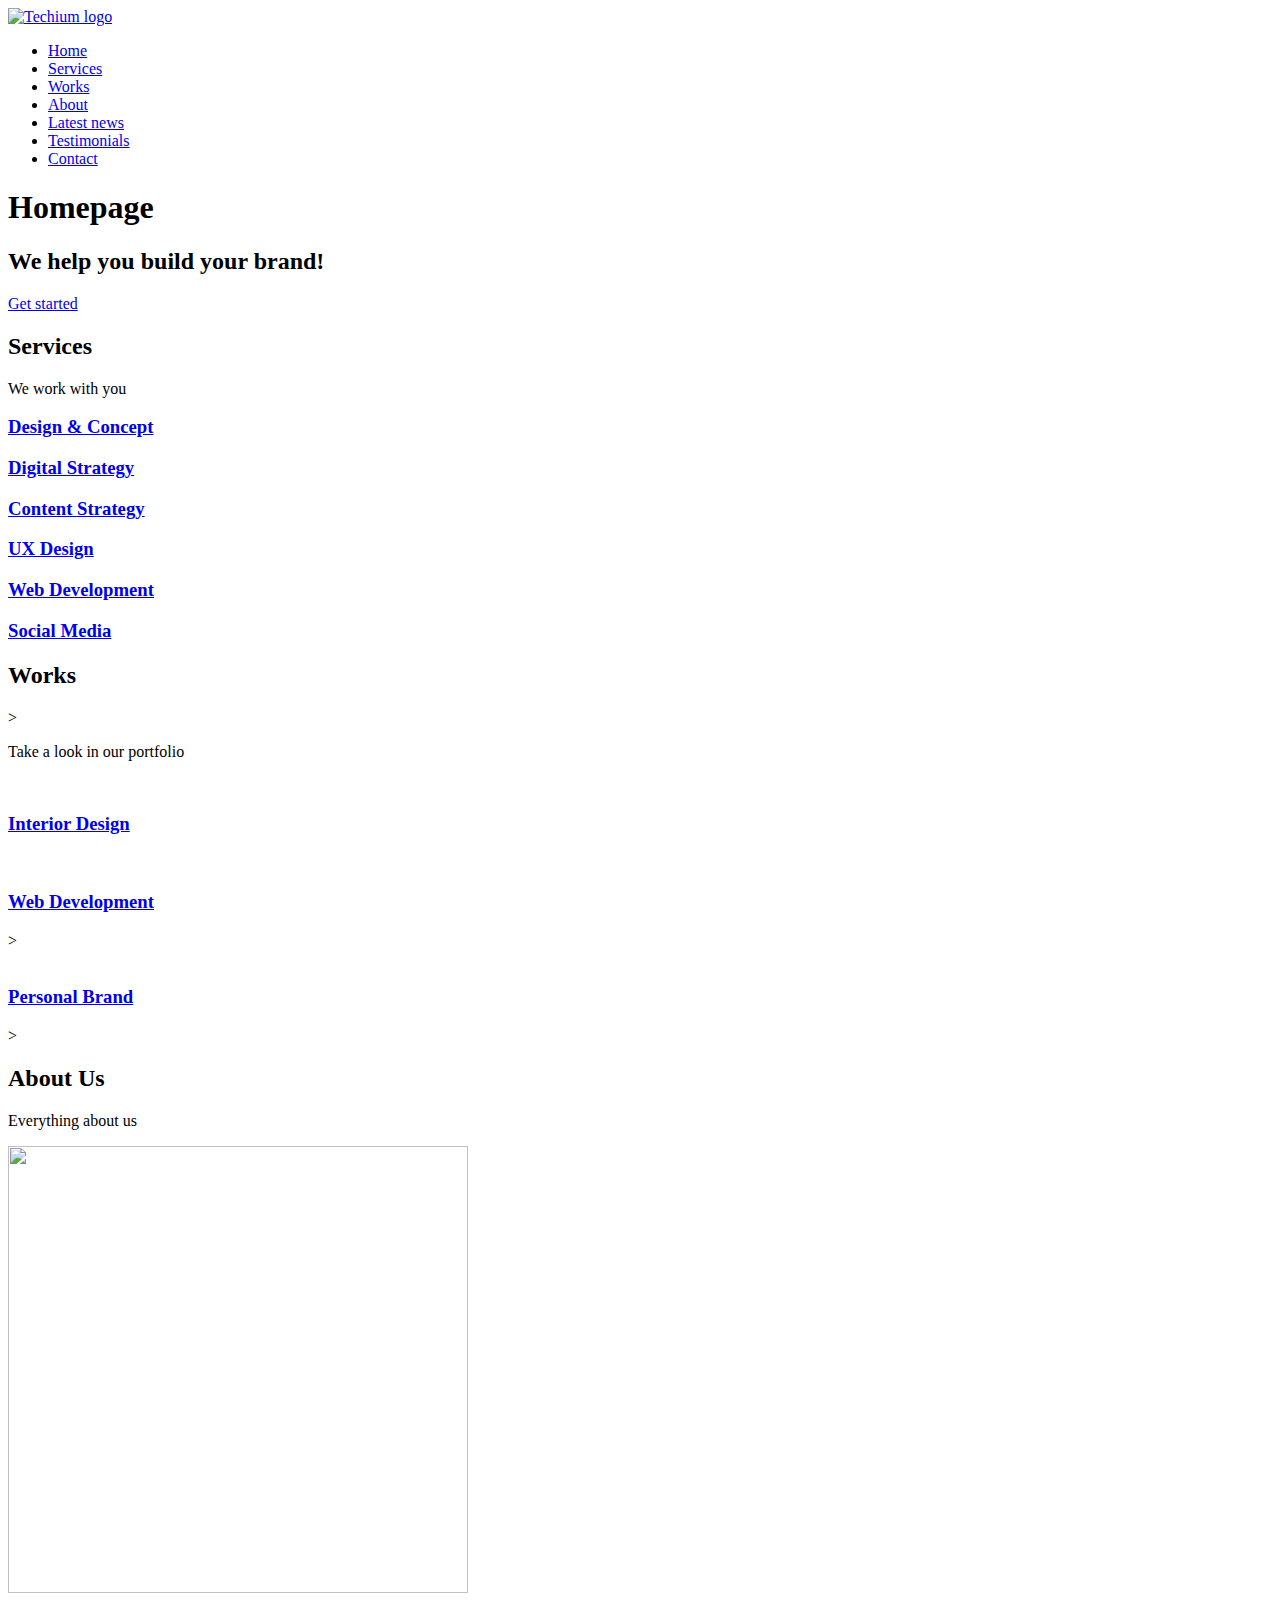
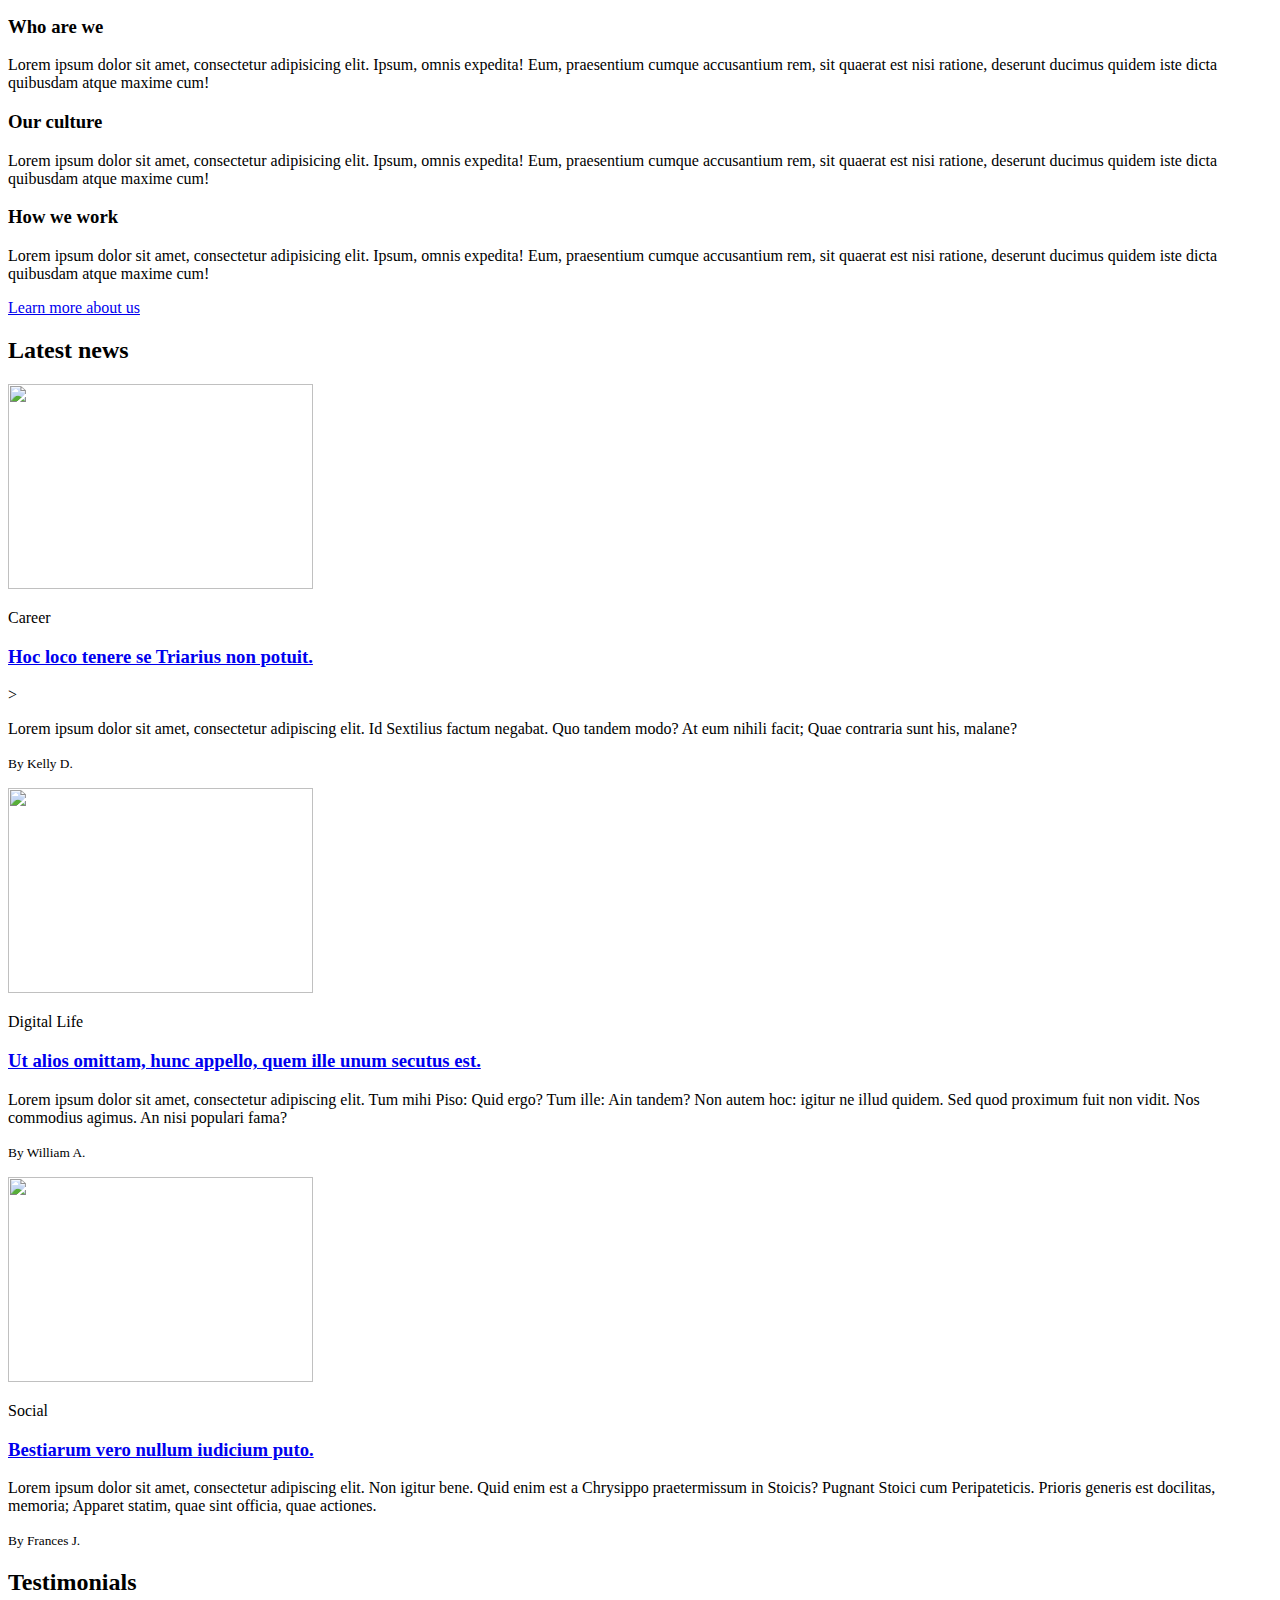
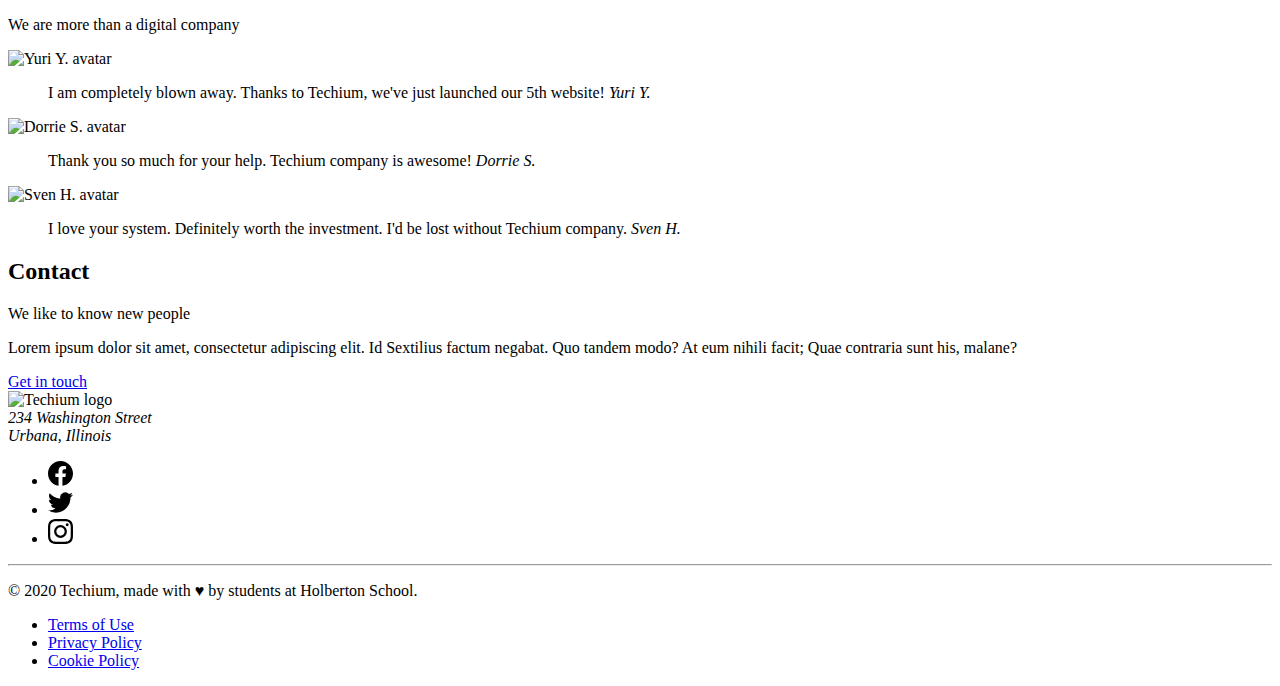
==== css_advanced/index.html @ 820131e0 "1 - Create styles.css" ====
<!DOCTYPE html>
<html lang="en" dir="ltr">
  <head>
    <meta charset="utf-8" />
    <meta name="description" content="Techium is a digital agency" />
    <meta
      name="viewport"
      content="width=device-width, initial-scale=1.0, viewport-fit=cover"
    />
    <title>Homepage - Techium</title>
    <link rel="icon" type="image/x-icon" href="./favicon.ico" />
    <link rel="icon" type="image/png" href="./favicon.png" />
    <link rel="stylesheet" href="./styles.css" />
  </head>
  <body>
    <!-- Header -->
    <header>
      <div>
        <div>
          <a href="/">
            <img
              src="logo-black.png"
              alt="Techium logo"
              width="160"
              height="40"
            />
          </a>
        </div>
        <nav>
          <ul>
            <li><a href="/">Home</a></li>
            <li><a href="#services">Services</a></li>
            <li><a href="#works">Works</a></li>
            <li><a href="#about">About</a></li>
            <li><a href="#latest_news">Latest news</a></li>
            <li><a href="#testimonials">Testimonials</a></li>
            <li><a href="#contact">Contact</a></li>
          </ul>
        </nav>
      </div>
    </header>

    <!-- Main -->
    <main>
      <h1>Homepage</h1>

      <!-- Hero section -->
      <section>
        <div>
          <h2>We help you build your brand!</h2>
          <a href="#">Get started</a>
        </div>
      </section>

      <!-- Services section -->
      <section>
        <div>
          <header>
            <h2>Services</h2>
            <p>We work with you</p>
          </header>
          <div>
            <h3><a href="#">Design & Concept</a></h3>
            <h3><a href="#">Digital Strategy</a></h3>
            <h3><a href="#">Content Strategy</a></h3>
            <h3><a href="#">UX Design</a></h3>
            <h3><a href="#">Web Development</a></h3>
            <h3><a href="#">Social Media</a></h3>
          </div>
        </div>
      </section>

      <!-- Works section -->
      <section>
        <div>
          <header>
            <h2>Works</h2>
            >
            <p>Take a look in our portfolio</p>
          </header>
          <div>
            <article>
              <div>
                <img src="images/pic-work-01.jpg" alt="" />
              </div>
              <h3><a href="#">Interior Design</a></h3>
            </article>
            <article>
              <div>
                <img src="images/pic-work-02.jpg" alt="" />
              </div>
              <h3><a href="#">Web Development</a></h3>
              >
            </article>
            <article>
              <div>
                <img src="images/pic-work-03.jpg" alt="" />
              </div>
              <h3><a href="#">Personal Brand</a></h3>
              >
            </article>
          </div>
        </div>
      </section>

      <!-- About Us section -->
      <section>
        <div>
          <header>
            <h2>About Us</h2>
            <p>Everything about us</p>
          </header>
          <div>
            <img
              src="images/pic-about-us.jpg"
              alt=""
              width="460"
              height="447"
            />
            <h3>Who are we</h3>
            <p>
              Lorem ipsum dolor sit amet, consectetur adipisicing elit. Ipsum,
              omnis expedita! Eum, praesentium cumque accusantium rem, sit
              quaerat est nisi ratione, deserunt ducimus quidem iste dicta
              quibusdam atque maxime cum!
            </p>
            <h3>Our culture</h3>
            <p>
              Lorem ipsum dolor sit amet, consectetur adipisicing elit. Ipsum,
              omnis expedita! Eum, praesentium cumque accusantium rem, sit
              quaerat est nisi ratione, deserunt ducimus quidem iste dicta
              quibusdam atque maxime cum!
            </p>
            <h3>How we work</h3>
            <p>
              Lorem ipsum dolor sit amet, consectetur adipisicing elit. Ipsum,
              omnis expedita! Eum, praesentium cumque accusantium rem, sit
              quaerat est nisi ratione, deserunt ducimus quidem iste dicta
              quibusdam atque maxime cum!
            </p>
          </div>
          <a href="about.html">Learn more about us</a>
        </div>
      </section>

      <!-- Latest news section -->
      <section>
        <div>
          <header>
            <h2>Latest news</h2>
          </header>
          <div>
            <article>
              <div>
                <img
                  src="images/pic-blog-01.jpg"
                  alt=""
                  width="305"
                  height="205"
                />
              </div>
              <p>Career</p>
              <h3><a href="#">Hoc loco tenere se Triarius non potuit.</a></h3>
              >
              <p>
                Lorem ipsum dolor sit amet, consectetur adipiscing elit. Id
                Sextilius factum negabat. Quo tandem modo? At eum nihili facit;
                Quae contraria sunt his, malane?
              </p>
              <p><small>By Kelly D.</small></p>
            </article>
            <article>
              <div>
                <img
                  src="images/pic-blog-02.jpg"
                  alt=""
                  width="305"
                  height="205"
                />
              </div>
              <p>Digital Life</p>
              <h3>
                <a href="#"
                  >Ut alios omittam, hunc appello, quem ille unum secutus
                  est.</a
                >
              </h3>
              <p>
                Lorem ipsum dolor sit amet, consectetur adipiscing elit. Tum
                mihi Piso: Quid ergo? Tum ille: Ain tandem? Non autem hoc:
                igitur ne illud quidem. Sed quod proximum fuit non vidit. Nos
                commodius agimus. An nisi populari fama?
              </p>
              <p><small>By William A.</small></p>
            </article>
            <article>
              <div>
                <img
                  src="images/pic-blog-03.jpg"
                  alt=""
                  width="305"
                  height="205"
                />
              </div>
              <p>Social</p>
              <h3><a href="#">Bestiarum vero nullum iudicium puto.</a></h3>
              <p>
                Lorem ipsum dolor sit amet, consectetur adipiscing elit. Non
                igitur bene. Quid enim est a Chrysippo praetermissum in Stoicis?
                Pugnant Stoici cum Peripateticis. Prioris generis est docilitas,
                memoria; Apparet statim, quae sint officia, quae actiones.
              </p>
              <p><small>By Frances J.</small></p>
            </article>
          </div>
        </div>
      </section>

      <!-- Testimonials section -->
      <section>
        <div>
          <header>
            <h2>Testimonials</h2>
            <p>We are more than a digital company</p>
          </header>
          <div>
            <article>
              <img
                src="images/pic-person-01.jpg"
                alt="Yuri Y. avatar"
                width="100px"
                height="100px"
              />
              <blockquote>
                <p>
                  I am completely blown away. Thanks to Techium, we've just
                  launched our 5th website!
                  <cite>Yuri Y.</cite>
                </p>
              </blockquote>
            </article>
            <article>
              <img
                src="images/pic-person-02.jpg"
                alt="Dorrie S. avatar"
                width="100px"
                height="100px"
              />
              <blockquote>
                <p>
                  Thank you so much for your help. Techium company is awesome!
                  <cite>Dorrie S.</cite>
                </p>
              </blockquote>
            </article>
            <article>
              <img
                src="images/pic-person-03.jpg"
                alt="Sven H. avatar"
                width="100px"
                height="100px"
              />
              <blockquote>
                <p>
                  I love your system. Definitely worth the investment. I'd be
                  lost without Techium company.
                  <cite>Sven H.</cite>
                </p>
              </blockquote>
            </article>
          </div>
        </div>
      </section>

      <!-- Contact section -->
      <section>
        <div>
          <header>
            <h2>Contact</h2>
            <p>We like to know new people</p>
          </header>
          <div>
            <p>
              Lorem ipsum dolor sit amet, consectetur adipiscing elit. Id
              Sextilius factum negabat. Quo tandem modo? At eum nihili facit;
              Quae contraria sunt his, malane?
            </p>
          </div>
          <a href="contact.html">Get in touch</a>
        </div>
      </section>
    </main>

    <!-- Footer -->
    <footer>
      <img src="logo-black.png" alt="Techium logo" width="160" height="40" />
      <address>
        234 Washington Street<br />
        Urbana, Illinois
      </address>
      <div>
        <ul>
          <li>
            <a href="https://www.facebook.com/HolbertonSchool/">
              <svg
                viewbox="0 0 24 24"
                xmlns="http://www.w3.org/2000/svg"
                width="25px"
                height="25px"
              >
                <title>Facebook icon</title>
                <path
                  d="M23.998 12c0-6.628-5.372-12-11.999-12C5.372 0 0 5.372 0 12c0 5.988 4.388 10.952 10.124 11.852v-8.384H7.078v-3.469h3.046V9.356c0-3.008 1.792-4.669 4.532-4.669 1.313 0 2.686.234 2.686.234v2.953H15.83c-1.49 0-1.955.925-1.955 1.874V12h3.328l-.532 3.469h-2.796v8.384c5.736-.9 10.124-5.864 10.124-11.853z"
                />
              </svg>
            </a>
          </li>
          <li>
            <a href="https://twitter.com/holbertonschool">
              <svg
                viewbox="0 0 24 24"
                xmlns="http://www.w3.org/2000/svg"
                width="25px"
                height="25px"
              >
                <title>Twitter icon</title>
                <path
                  d="M23.954 4.569a10 10 0 0 1-2.825.775 4.958 4.958 0 0 0 2.163-2.723c-.951.555-2.005.959-3.127 1.184a4.92 4.92 0 0 0-8.384 4.482C7.691 8.094 4.066 6.13 1.64 3.161a4.822 4.822 0 0 0-.666 2.475c0 1.71.87 3.213 2.188 4.096a4.904 4.904 0 0 1-2.228-.616v.061a4.923 4.923 0 0 0 3.946 4.827 4.996 4.996 0 0 1-2.212.085 4.937 4.937 0 0 0 4.604 3.417 9.868 9.868 0 0 1-6.102 2.105c-.39 0-.779-.023-1.17-.067a13.995 13.995 0 0 0 7.557 2.209c9.054 0 13.999-7.496 13.999-13.986 0-.209 0-.42-.015-.63a9.936 9.936 0 0 0 2.46-2.548l-.047-.02z"
                />
              </svg>
            </a>
          </li>
          <li>
            <a href="https://www.instagram.com/holbertonschool/">
              <svg
                viewbox="0 0 24 24"
                xmlns="http://www.w3.org/2000/svg"
                width="25px"
                height="25px"
              >
                <title>Instagram icon</title>
                <path
                  d="M12 0C8.74 0 8.333.015 7.053.072 5.775.132 4.905.333 4.14.63c-.789.306-1.459.717-2.126 1.384S.935 3.35.63 4.14C.333 4.905.131 5.775.072 7.053.012 8.333 0 8.74 0 12s.015 3.667.072 4.947c.06 1.277.261 2.148.558 2.913a5.885 5.885 0 0 0 1.384 2.126A5.868 5.868 0 0 0 4.14 23.37c.766.296 1.636.499 2.913.558C8.333 23.988 8.74 24 12 24s3.667-.015 4.947-.072c1.277-.06 2.148-.262 2.913-.558a5.898 5.898 0 0 0 2.126-1.384 5.86 5.86 0 0 0 1.384-2.126c.296-.765.499-1.636.558-2.913.06-1.28.072-1.687.072-4.947s-.015-3.667-.072-4.947c-.06-1.277-.262-2.149-.558-2.913a5.89 5.89 0 0 0-1.384-2.126A5.847 5.847 0 0 0 19.86.63c-.765-.297-1.636-.499-2.913-.558C15.667.012 15.26 0 12 0zm0 2.16c3.203 0 3.585.016 4.85.071 1.17.055 1.805.249 2.227.415.562.217.96.477 1.382.896.419.42.679.819.896 1.381.164.422.36 1.057.413 2.227.057 1.266.07 1.646.07 4.85s-.015 3.585-.074 4.85c-.061 1.17-.256 1.805-.421 2.227a3.81 3.81 0 0 1-.899 1.382 3.744 3.744 0 0 1-1.38.896c-.42.164-1.065.36-2.235.413-1.274.057-1.649.07-4.859.07-3.211 0-3.586-.015-4.859-.074-1.171-.061-1.816-.256-2.236-.421a3.716 3.716 0 0 1-1.379-.899 3.644 3.644 0 0 1-.9-1.38c-.165-.42-.359-1.065-.42-2.235-.045-1.26-.061-1.649-.061-4.844 0-3.196.016-3.586.061-4.861.061-1.17.255-1.814.42-2.234.21-.57.479-.96.9-1.381.419-.419.81-.689 1.379-.898.42-.166 1.051-.361 2.221-.421 1.275-.045 1.65-.06 4.859-.06l.045.03zm0 3.678a6.162 6.162 0 1 0 0 12.324 6.162 6.162 0 1 0 0-12.324zM12 16c-2.21 0-4-1.79-4-4s1.79-4 4-4 4 1.79 4 4-1.79 4-4 4zm7.846-10.405a1.441 1.441 0 0 1-2.88 0 1.44 1.44 0 0 1 2.88 0z"
                />
              </svg>
            </a>
          </li>
        </ul>
      </div>
      <hr />
      <p>© 2020 Techium, made with ♥ by students at Holberton School.</p>
      <div>
        <ul>
          <li><a href="#">Terms of Use</a></li>
          <li><a href="#">Privacy Policy</a></li>
          <li><a href="#">Cookie Policy</a></li>
        </ul>
      </div>
    </footer>
  </body>
</html>
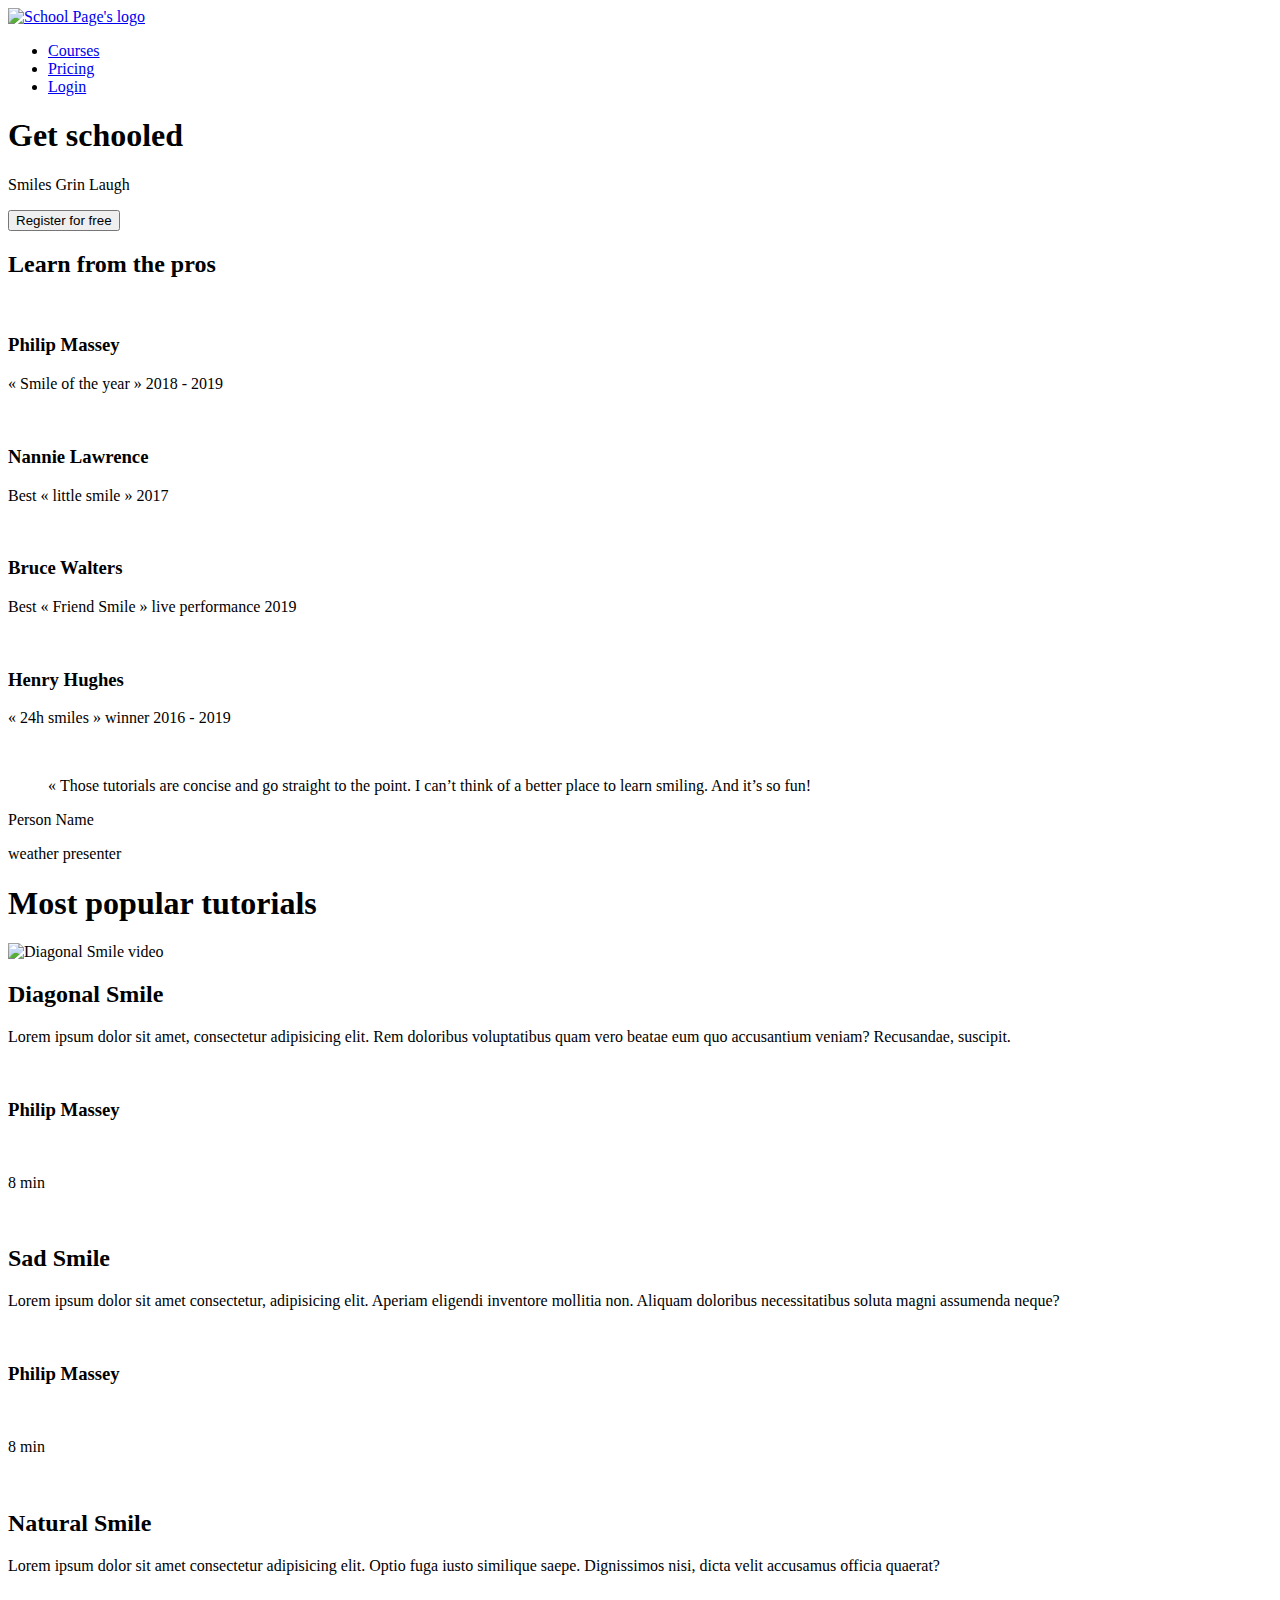
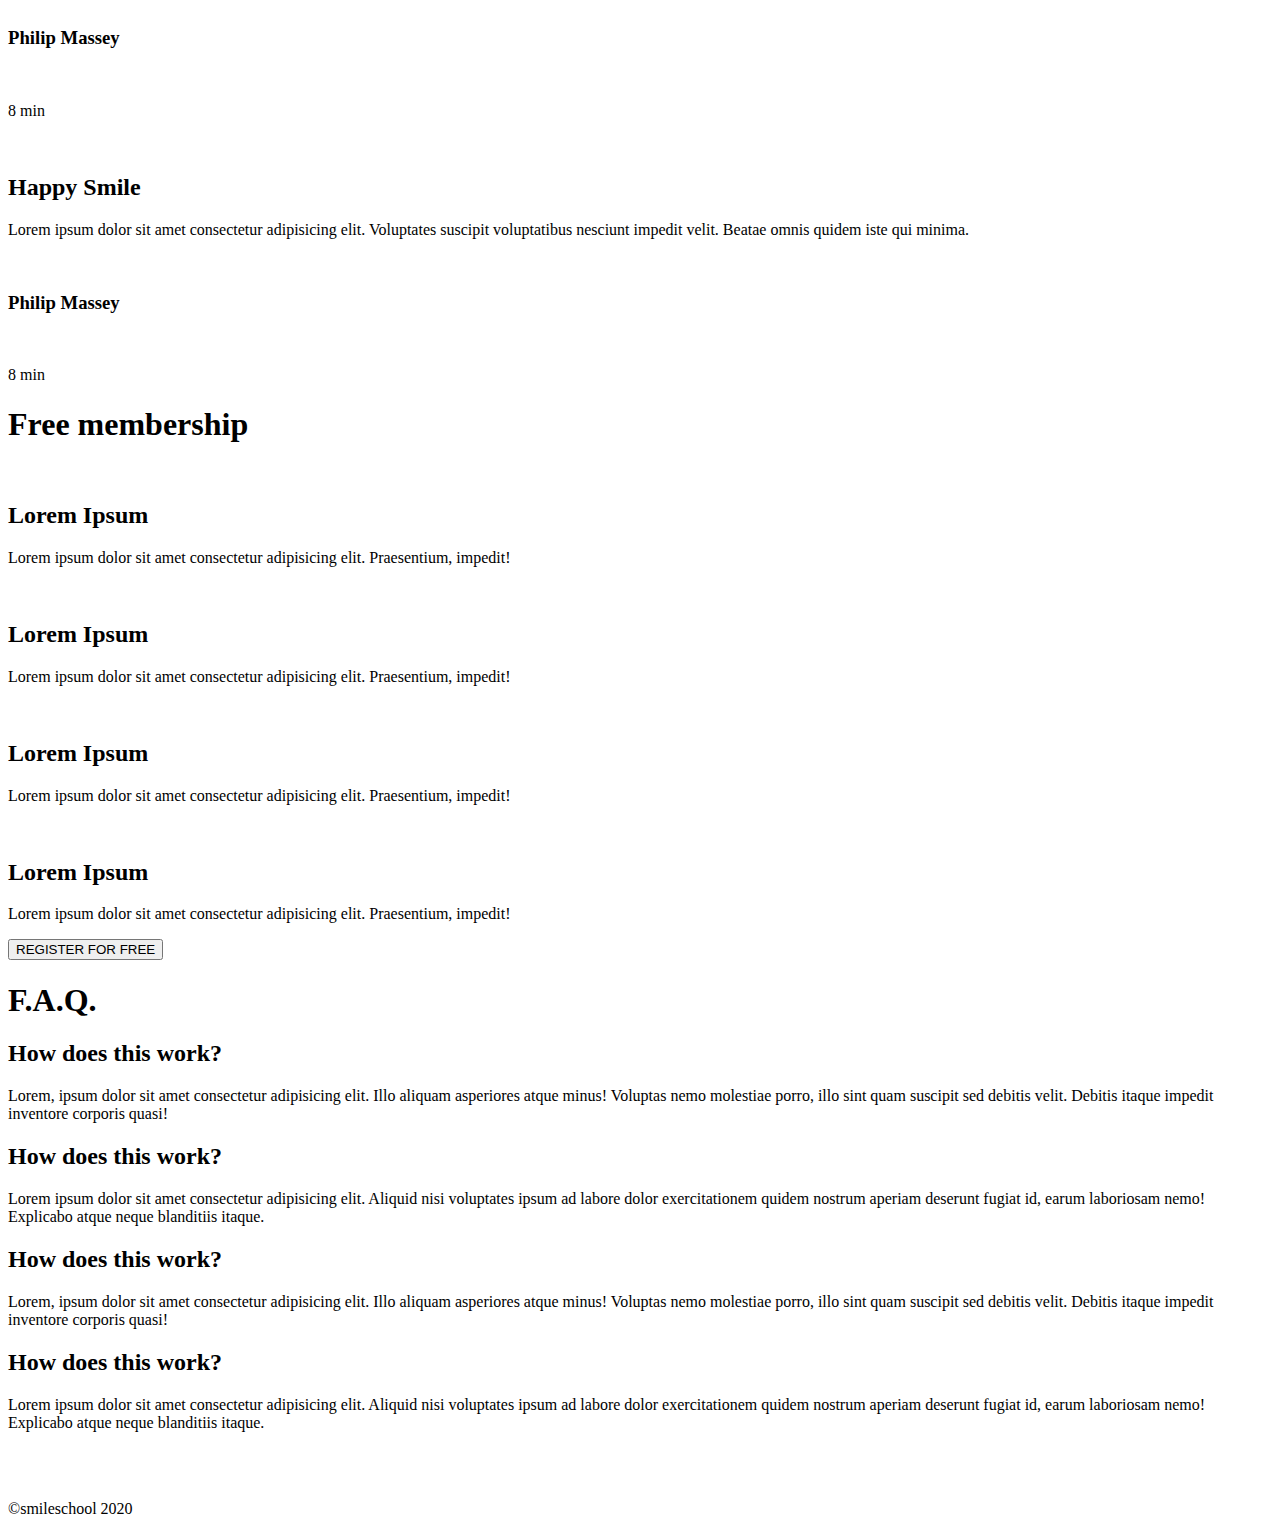
==== commit 631eed5d: "0 - Import right html file" ====
--- a/css_advanced/index.html
+++ b/css_advanced/index.html
@@ -1,360 +1,264 @@
 <!DOCTYPE html>
-<html lang="en" dir="ltr">
+<html lang="en">
   <head>
-    <meta charset="utf-8" />
-    <meta name="description" content="Techium is a digital agency" />
-    <meta
-      name="viewport"
-      content="width=device-width, initial-scale=1.0, viewport-fit=cover"
-    />
-    <title>Homepage - Techium</title>
-    <link rel="icon" type="image/x-icon" href="./favicon.ico" />
-    <link rel="icon" type="image/png" href="./favicon.png" />
+    <meta charset="UTF-8" />
+    <meta name="viewport" content="width=device-width, initial-scale=1.0" />
+    <title>School Page</title>
     <link rel="stylesheet" href="./styles.css" />
   </head>
   <body>
-    <!-- Header -->
     <header>
       <div>
-        <div>
-          <a href="/">
-            <img
-              src="logo-black.png"
-              alt="Techium logo"
-              width="160"
-              height="40"
-            />
-          </a>
-        </div>
+        <a href="#"><img src="./logo.png" alt="School Page's logo" /></a>
         <nav>
           <ul>
-            <li><a href="/">Home</a></li>
-            <li><a href="#services">Services</a></li>
-            <li><a href="#works">Works</a></li>
-            <li><a href="#about">About</a></li>
-            <li><a href="#latest_news">Latest news</a></li>
-            <li><a href="#testimonials">Testimonials</a></li>
-            <li><a href="#contact">Contact</a></li>
+            <li><a href="#">Courses</a></li>
+            <li><a href="#">Pricing</a></li>
+            <li><a href="#">Login</a></li>
           </ul>
         </nav>
       </div>
     </header>
-
-    <!-- Main -->
     <main>
-      <h1>Homepage</h1>
-
-      <!-- Hero section -->
-      <section>
-        <div>
-          <h2>We help you build your brand!</h2>
-          <a href="#">Get started</a>
-        </div>
-      </section>
-
-      <!-- Services section -->
-      <section>
-        <div>
-          <header>
-            <h2>Services</h2>
-            <p>We work with you</p>
-          </header>
-          <div>
-            <h3><a href="#">Design & Concept</a></h3>
-            <h3><a href="#">Digital Strategy</a></h3>
-            <h3><a href="#">Content Strategy</a></h3>
-            <h3><a href="#">UX Design</a></h3>
-            <h3><a href="#">Web Development</a></h3>
-            <h3><a href="#">Social Media</a></h3>
-          </div>
-        </div>
-      </section>
-
-      <!-- Works section -->
-      <section>
-        <div>
-          <header>
-            <h2>Works</h2>
-            >
-            <p>Take a look in our portfolio</p>
-          </header>
-          <div>
-            <article>
-              <div>
-                <img src="images/pic-work-01.jpg" alt="" />
-              </div>
-              <h3><a href="#">Interior Design</a></h3>
-            </article>
-            <article>
-              <div>
-                <img src="images/pic-work-02.jpg" alt="" />
-              </div>
-              <h3><a href="#">Web Development</a></h3>
-              >
-            </article>
-            <article>
-              <div>
-                <img src="images/pic-work-03.jpg" alt="" />
-              </div>
-              <h3><a href="#">Personal Brand</a></h3>
-              >
-            </article>
-          </div>
-        </div>
-      </section>
-
-      <!-- About Us section -->
-      <section>
-        <div>
-          <header>
-            <h2>About Us</h2>
-            <p>Everything about us</p>
-          </header>
-          <div>
-            <img
-              src="images/pic-about-us.jpg"
-              alt=""
-              width="460"
-              height="447"
-            />
-            <h3>Who are we</h3>
-            <p>
-              Lorem ipsum dolor sit amet, consectetur adipisicing elit. Ipsum,
-              omnis expedita! Eum, praesentium cumque accusantium rem, sit
-              quaerat est nisi ratione, deserunt ducimus quidem iste dicta
-              quibusdam atque maxime cum!
-            </p>
-            <h3>Our culture</h3>
-            <p>
-              Lorem ipsum dolor sit amet, consectetur adipisicing elit. Ipsum,
-              omnis expedita! Eum, praesentium cumque accusantium rem, sit
-              quaerat est nisi ratione, deserunt ducimus quidem iste dicta
-              quibusdam atque maxime cum!
-            </p>
-            <h3>How we work</h3>
-            <p>
-              Lorem ipsum dolor sit amet, consectetur adipisicing elit. Ipsum,
-              omnis expedita! Eum, praesentium cumque accusantium rem, sit
-              quaerat est nisi ratione, deserunt ducimus quidem iste dicta
-              quibusdam atque maxime cum!
-            </p>
-          </div>
-          <a href="about.html">Learn more about us</a>
-        </div>
-      </section>
-
-      <!-- Latest news section -->
-      <section>
-        <div>
-          <header>
-            <h2>Latest news</h2>
-          </header>
-          <div>
-            <article>
-              <div>
-                <img
-                  src="images/pic-blog-01.jpg"
-                  alt=""
-                  width="305"
-                  height="205"
-                />
-              </div>
-              <p>Career</p>
-              <h3><a href="#">Hoc loco tenere se Triarius non potuit.</a></h3>
-              >
-              <p>
-                Lorem ipsum dolor sit amet, consectetur adipiscing elit. Id
-                Sextilius factum negabat. Quo tandem modo? At eum nihili facit;
-                Quae contraria sunt his, malane?
-              </p>
-              <p><small>By Kelly D.</small></p>
-            </article>
-            <article>
-              <div>
-                <img
-                  src="images/pic-blog-02.jpg"
-                  alt=""
-                  width="305"
-                  height="205"
-                />
-              </div>
-              <p>Digital Life</p>
-              <h3>
-                <a href="#"
-                  >Ut alios omittam, hunc appello, quem ille unum secutus
-                  est.</a
-                >
-              </h3>
-              <p>
-                Lorem ipsum dolor sit amet, consectetur adipiscing elit. Tum
-                mihi Piso: Quid ergo? Tum ille: Ain tandem? Non autem hoc:
-                igitur ne illud quidem. Sed quod proximum fuit non vidit. Nos
-                commodius agimus. An nisi populari fama?
-              </p>
-              <p><small>By William A.</small></p>
-            </article>
-            <article>
-              <div>
-                <img
-                  src="images/pic-blog-03.jpg"
-                  alt=""
-                  width="305"
-                  height="205"
-                />
-              </div>
-              <p>Social</p>
-              <h3><a href="#">Bestiarum vero nullum iudicium puto.</a></h3>
-              <p>
-                Lorem ipsum dolor sit amet, consectetur adipiscing elit. Non
-                igitur bene. Quid enim est a Chrysippo praetermissum in Stoicis?
-                Pugnant Stoici cum Peripateticis. Prioris generis est docilitas,
-                memoria; Apparet statim, quae sint officia, quae actiones.
-              </p>
-              <p><small>By Frances J.</small></p>
-            </article>
-          </div>
-        </div>
-      </section>
-
-      <!-- Testimonials section -->
-      <section>
-        <div>
-          <header>
-            <h2>Testimonials</h2>
-            <p>We are more than a digital company</p>
-          </header>
-          <div>
-            <article>
-              <img
-                src="images/pic-person-01.jpg"
-                alt="Yuri Y. avatar"
-                width="100px"
-                height="100px"
-              />
-              <blockquote>
-                <p>
-                  I am completely blown away. Thanks to Techium, we've just
-                  launched our 5th website!
-                  <cite>Yuri Y.</cite>
-                </p>
-              </blockquote>
-            </article>
-            <article>
-              <img
-                src="images/pic-person-02.jpg"
-                alt="Dorrie S. avatar"
-                width="100px"
-                height="100px"
-              />
-              <blockquote>
-                <p>
-                  Thank you so much for your help. Techium company is awesome!
-                  <cite>Dorrie S.</cite>
-                </p>
-              </blockquote>
-            </article>
-            <article>
-              <img
-                src="images/pic-person-03.jpg"
-                alt="Sven H. avatar"
-                width="100px"
-                height="100px"
-              />
-              <blockquote>
-                <p>
-                  I love your system. Definitely worth the investment. I'd be
-                  lost without Techium company.
-                  <cite>Sven H.</cite>
-                </p>
-              </blockquote>
-            </article>
-          </div>
-        </div>
-      </section>
-
-      <!-- Contact section -->
-      <section>
-        <div>
-          <header>
-            <h2>Contact</h2>
-            <p>We like to know new people</p>
-          </header>
-          <div>
-            <p>
-              Lorem ipsum dolor sit amet, consectetur adipiscing elit. Id
-              Sextilius factum negabat. Quo tandem modo? At eum nihili facit;
-              Quae contraria sunt his, malane?
-            </p>
-          </div>
-          <a href="contact.html">Get in touch</a>
+      <section>
+        <div>
+          <h1>Get schooled</h1>
+          <p>Smiles Grin Laugh</p>
+          <button>Register for free</button>
+        </div>
+        <div>
+          <h2>Learn from the pros</h2>
+          <div>
+            <div>
+              <img src="./pro1.png" alt="" />
+              <h3>Philip Massey</h3>
+              <p>« Smile of the year » 2018 - 2019</p>
+            </div>
+            <div>
+              <img src="./pro2.png" alt="" />
+              <h3>Nannie Lawrence</h3>
+              <p>Best « little smile » 2017</p>
+            </div>
+            <div>
+              <img src="./pro3.png" alt="" />
+              <h3>Bruce Walters</h3>
+              <p>Best « Friend Smile » live performance 2019</p>
+            </div>
+            <div>
+              <img src="./pro4.png" alt="" />
+              <h3>Henry Hughes</h3>
+              <p>« 24h smiles » winner 2016 - 2019</p>
+            </div>
+          </div>
+        </div>
+      </section>
+      <section>
+        <div>
+          <img src="./quote_avatar.png" alt="" />
+          <div>
+            <blockquote>
+              <p>
+                « Those tutorials are concise and go straight to the point. I
+                can’t think of a better place to learn smiling. And it’s so fun!
+              </p>
+            </blockquote>
+            <p>Person Name</p>
+            <p>weather presenter</p>
+          </div>
+        </div>
+      </section>
+      <section>
+        <h1>Most popular tutorials</h1>
+        <div>
+          <div>
+            <img src="./video1.png" alt="Diagonal Smile video" />
+            <h2>Diagonal Smile</h2>
+            <p>
+              Lorem ipsum dolor sit amet, consectetur adipisicing elit. Rem
+              doloribus voluptatibus quam vero beatae eum quo accusantium
+              veniam? Recusandae, suscipit.
+            </p>
+            <div>
+              <img src="./video1_author.png" alt="" />
+              <h3>Philip Massey</h3>
+            </div>
+            <div>
+              <div>
+                <img src="./star_full.png" alt="" />
+                <img src="./star_full.png" alt="" />
+                <img src="./star_full.png" alt="" />
+                <img src="./star_full.png" alt="" />
+                <img src="./star_empty.png" alt="" />
+              </div>
+              <p>8 min</p>
+            </div>
+          </div>
+          <div>
+            <img src="./video2.png" alt="" />
+            <h2>Sad Smile</h2>
+            <p>
+              Lorem ipsum dolor sit amet consectetur, adipisicing elit. Aperiam
+              eligendi inventore mollitia non. Aliquam doloribus necessitatibus
+              soluta magni assumenda neque?
+            </p>
+            <div>
+              <img src="./video1_author.png" alt="" />
+              <h3>Philip Massey</h3>
+            </div>
+            <div>
+              <div>
+                <img src="./star_full.png" alt="" />
+                <img src="./star_full.png" alt="" />
+                <img src="./star_full.png" alt="" />
+                <img src="./star_full.png" alt="" />
+                <img src="./star_empty.png" alt="" />
+              </div>
+              <p>8 min</p>
+            </div>
+          </div>
+          <div>
+            <img src="./video3.png" alt="" />
+            <h2>Natural Smile</h2>
+            <p>
+              Lorem ipsum dolor sit amet consectetur adipisicing elit. Optio
+              fuga iusto similique saepe. Dignissimos nisi, dicta velit
+              accusamus officia quaerat?
+            </p>
+            <div>
+              <img src="./video1_author.png" alt="" />
+              <h3>Philip Massey</h3>
+            </div>
+            <div>
+              <div>
+                <img src="./star_full.png" alt="" />
+                <img src="./star_full.png" alt="" />
+                <img src="./star_full.png" alt="" />
+                <img src="./star_full.png" alt="" />
+                <img src="./star_empty.png" alt="" />
+              </div>
+              <p>8 min</p>
+            </div>
+          </div>
+          <div>
+            <img src="./video4.png" alt="" />
+            <h2>Happy Smile</h2>
+            <p>
+              Lorem ipsum dolor sit amet consectetur adipisicing elit.
+              Voluptates suscipit voluptatibus nesciunt impedit velit. Beatae
+              omnis quidem iste qui minima.
+            </p>
+            <div>
+              <img src="./video1_author.png" alt="" />
+              <h3>Philip Massey</h3>
+            </div>
+            <div>
+              <div>
+                <img src="./star_full.png" alt="" />
+                <img src="./star_full.png" alt="" />
+                <img src="./star_full.png" alt="" />
+                <img src="./star_full.png" alt="" />
+                <img src="./star_empty.png" alt="" />
+              </div>
+              <p>8 min</p>
+            </div>
+          </div>
+        </div>
+      </section>
+      <section>
+        <h1>Free membership</h1>
+        <div>
+          <div>
+            <img src="./membership_smile.png" alt="" />
+            <h2>Lorem Ipsum</h2>
+            <p>
+              Lorem ipsum dolor sit amet consectetur adipisicing elit.
+              Praesentium, impedit!
+            </p>
+          </div>
+          <div>
+            <img src="./membership_smile.png" alt="" />
+            <h2>Lorem Ipsum</h2>
+            <p>
+              Lorem ipsum dolor sit amet consectetur adipisicing elit.
+              Praesentium, impedit!
+            </p>
+          </div>
+          <div>
+            <img src="./membership_smile.png" alt="" />
+            <h2>Lorem Ipsum</h2>
+            <p>
+              Lorem ipsum dolor sit amet consectetur adipisicing elit.
+              Praesentium, impedit!
+            </p>
+          </div>
+          <div>
+            <img src="./membership_smile.png" alt="" />
+            <h2>Lorem Ipsum</h2>
+            <p>
+              Lorem ipsum dolor sit amet consectetur adipisicing elit.
+              Praesentium, impedit!
+            </p>
+          </div>
+        </div>
+        <button>REGISTER FOR FREE</button>
+      </section>
+      <section>
+        <h1>F.A.Q.</h1>
+        <div class="faq-blocks-container">
+          <div class="row">
+            <div class="col item">
+              <h2>How does this work?</h2>
+              <p>
+                Lorem, ipsum dolor sit amet consectetur adipisicing elit. Illo
+                aliquam asperiores atque minus! Voluptas nemo molestiae porro,
+                illo sint quam suscipit sed debitis velit. Debitis itaque
+                impedit inventore corporis quasi!
+              </p>
+            </div>
+            <div class="col item">
+              <h2>How does this work?</h2>
+              <p>
+                Lorem ipsum dolor sit amet consectetur adipisicing elit. Aliquid
+                nisi voluptates ipsum ad labore dolor exercitationem quidem
+                nostrum aperiam deserunt fugiat id, earum laboriosam nemo!
+                Explicabo atque neque blanditiis itaque.
+              </p>
+            </div>
+          </div>
+          <div class="row">
+            <div class="col item">
+              <h2>How does this work?</h2>
+              <p>
+                Lorem, ipsum dolor sit amet consectetur adipisicing elit. Illo
+                aliquam asperiores atque minus! Voluptas nemo molestiae porro,
+                illo sint quam suscipit sed debitis velit. Debitis itaque
+                impedit inventore corporis quasi!
+              </p>
+            </div>
+            <div class="col item">
+              <h2>How does this work?</h2>
+              <p>
+                Lorem ipsum dolor sit amet consectetur adipisicing elit. Aliquid
+                nisi voluptates ipsum ad labore dolor exercitationem quidem
+                nostrum aperiam deserunt fugiat id, earum laboriosam nemo!
+                Explicabo atque neque blanditiis itaque.
+              </p>
+            </div>
+          </div>
         </div>
       </section>
     </main>
-
-    <!-- Footer -->
     <footer>
-      <img src="logo-black.png" alt="Techium logo" width="160" height="40" />
-      <address>
-        234 Washington Street<br />
-        Urbana, Illinois
-      </address>
-      <div>
-        <ul>
-          <li>
-            <a href="https://www.facebook.com/HolbertonSchool/">
-              <svg
-                viewbox="0 0 24 24"
-                xmlns="http://www.w3.org/2000/svg"
-                width="25px"
-                height="25px"
-              >
-                <title>Facebook icon</title>
-                <path
-                  d="M23.998 12c0-6.628-5.372-12-11.999-12C5.372 0 0 5.372 0 12c0 5.988 4.388 10.952 10.124 11.852v-8.384H7.078v-3.469h3.046V9.356c0-3.008 1.792-4.669 4.532-4.669 1.313 0 2.686.234 2.686.234v2.953H15.83c-1.49 0-1.955.925-1.955 1.874V12h3.328l-.532 3.469h-2.796v8.384c5.736-.9 10.124-5.864 10.124-11.853z"
-                />
-              </svg>
-            </a>
-          </li>
-          <li>
-            <a href="https://twitter.com/holbertonschool">
-              <svg
-                viewbox="0 0 24 24"
-                xmlns="http://www.w3.org/2000/svg"
-                width="25px"
-                height="25px"
-              >
-                <title>Twitter icon</title>
-                <path
-                  d="M23.954 4.569a10 10 0 0 1-2.825.775 4.958 4.958 0 0 0 2.163-2.723c-.951.555-2.005.959-3.127 1.184a4.92 4.92 0 0 0-8.384 4.482C7.691 8.094 4.066 6.13 1.64 3.161a4.822 4.822 0 0 0-.666 2.475c0 1.71.87 3.213 2.188 4.096a4.904 4.904 0 0 1-2.228-.616v.061a4.923 4.923 0 0 0 3.946 4.827 4.996 4.996 0 0 1-2.212.085 4.937 4.937 0 0 0 4.604 3.417 9.868 9.868 0 0 1-6.102 2.105c-.39 0-.779-.023-1.17-.067a13.995 13.995 0 0 0 7.557 2.209c9.054 0 13.999-7.496 13.999-13.986 0-.209 0-.42-.015-.63a9.936 9.936 0 0 0 2.46-2.548l-.047-.02z"
-                />
-              </svg>
-            </a>
-          </li>
-          <li>
-            <a href="https://www.instagram.com/holbertonschool/">
-              <svg
-                viewbox="0 0 24 24"
-                xmlns="http://www.w3.org/2000/svg"
-                width="25px"
-                height="25px"
-              >
-                <title>Instagram icon</title>
-                <path
-                  d="M12 0C8.74 0 8.333.015 7.053.072 5.775.132 4.905.333 4.14.63c-.789.306-1.459.717-2.126 1.384S.935 3.35.63 4.14C.333 4.905.131 5.775.072 7.053.012 8.333 0 8.74 0 12s.015 3.667.072 4.947c.06 1.277.261 2.148.558 2.913a5.885 5.885 0 0 0 1.384 2.126A5.868 5.868 0 0 0 4.14 23.37c.766.296 1.636.499 2.913.558C8.333 23.988 8.74 24 12 24s3.667-.015 4.947-.072c1.277-.06 2.148-.262 2.913-.558a5.898 5.898 0 0 0 2.126-1.384 5.86 5.86 0 0 0 1.384-2.126c.296-.765.499-1.636.558-2.913.06-1.28.072-1.687.072-4.947s-.015-3.667-.072-4.947c-.06-1.277-.262-2.149-.558-2.913a5.89 5.89 0 0 0-1.384-2.126A5.847 5.847 0 0 0 19.86.63c-.765-.297-1.636-.499-2.913-.558C15.667.012 15.26 0 12 0zm0 2.16c3.203 0 3.585.016 4.85.071 1.17.055 1.805.249 2.227.415.562.217.96.477 1.382.896.419.42.679.819.896 1.381.164.422.36 1.057.413 2.227.057 1.266.07 1.646.07 4.85s-.015 3.585-.074 4.85c-.061 1.17-.256 1.805-.421 2.227a3.81 3.81 0 0 1-.899 1.382 3.744 3.744 0 0 1-1.38.896c-.42.164-1.065.36-2.235.413-1.274.057-1.649.07-4.859.07-3.211 0-3.586-.015-4.859-.074-1.171-.061-1.816-.256-2.236-.421a3.716 3.716 0 0 1-1.379-.899 3.644 3.644 0 0 1-.9-1.38c-.165-.42-.359-1.065-.42-2.235-.045-1.26-.061-1.649-.061-4.844 0-3.196.016-3.586.061-4.861.061-1.17.255-1.814.42-2.234.21-.57.479-.96.9-1.381.419-.419.81-.689 1.379-.898.42-.166 1.051-.361 2.221-.421 1.275-.045 1.65-.06 4.859-.06l.045.03zm0 3.678a6.162 6.162 0 1 0 0 12.324 6.162 6.162 0 1 0 0-12.324zM12 16c-2.21 0-4-1.79-4-4s1.79-4 4-4 4 1.79 4 4-1.79 4-4 4zm7.846-10.405a1.441 1.441 0 0 1-2.88 0 1.44 1.44 0 0 1 2.88 0z"
-                />
-              </svg>
-            </a>
-          </li>
-        </ul>
-      </div>
-      <hr />
-      <p>© 2020 Techium, made with ♥ by students at Holberton School.</p>
-      <div>
-        <ul>
-          <li><a href="#">Terms of Use</a></li>
-          <li><a href="#">Privacy Policy</a></li>
-          <li><a href="#">Cookie Policy</a></li>
-        </ul>
+      <div class="footer-container">
+        <div class="row">
+          <img src="./logo.png" alt="" />
+          <div>
+            <a href="#"><img src="./facebook.png" alt="" /></a>
+            <a href="#"><img src="./twitter.png" alt="" /></a>
+            <a href="#"><img src="./instagram.png" alt="" /></a>
+          </div>
+        </div>
+        <p>©smileschool 2020</p>
       </div>
     </footer>
   </body>
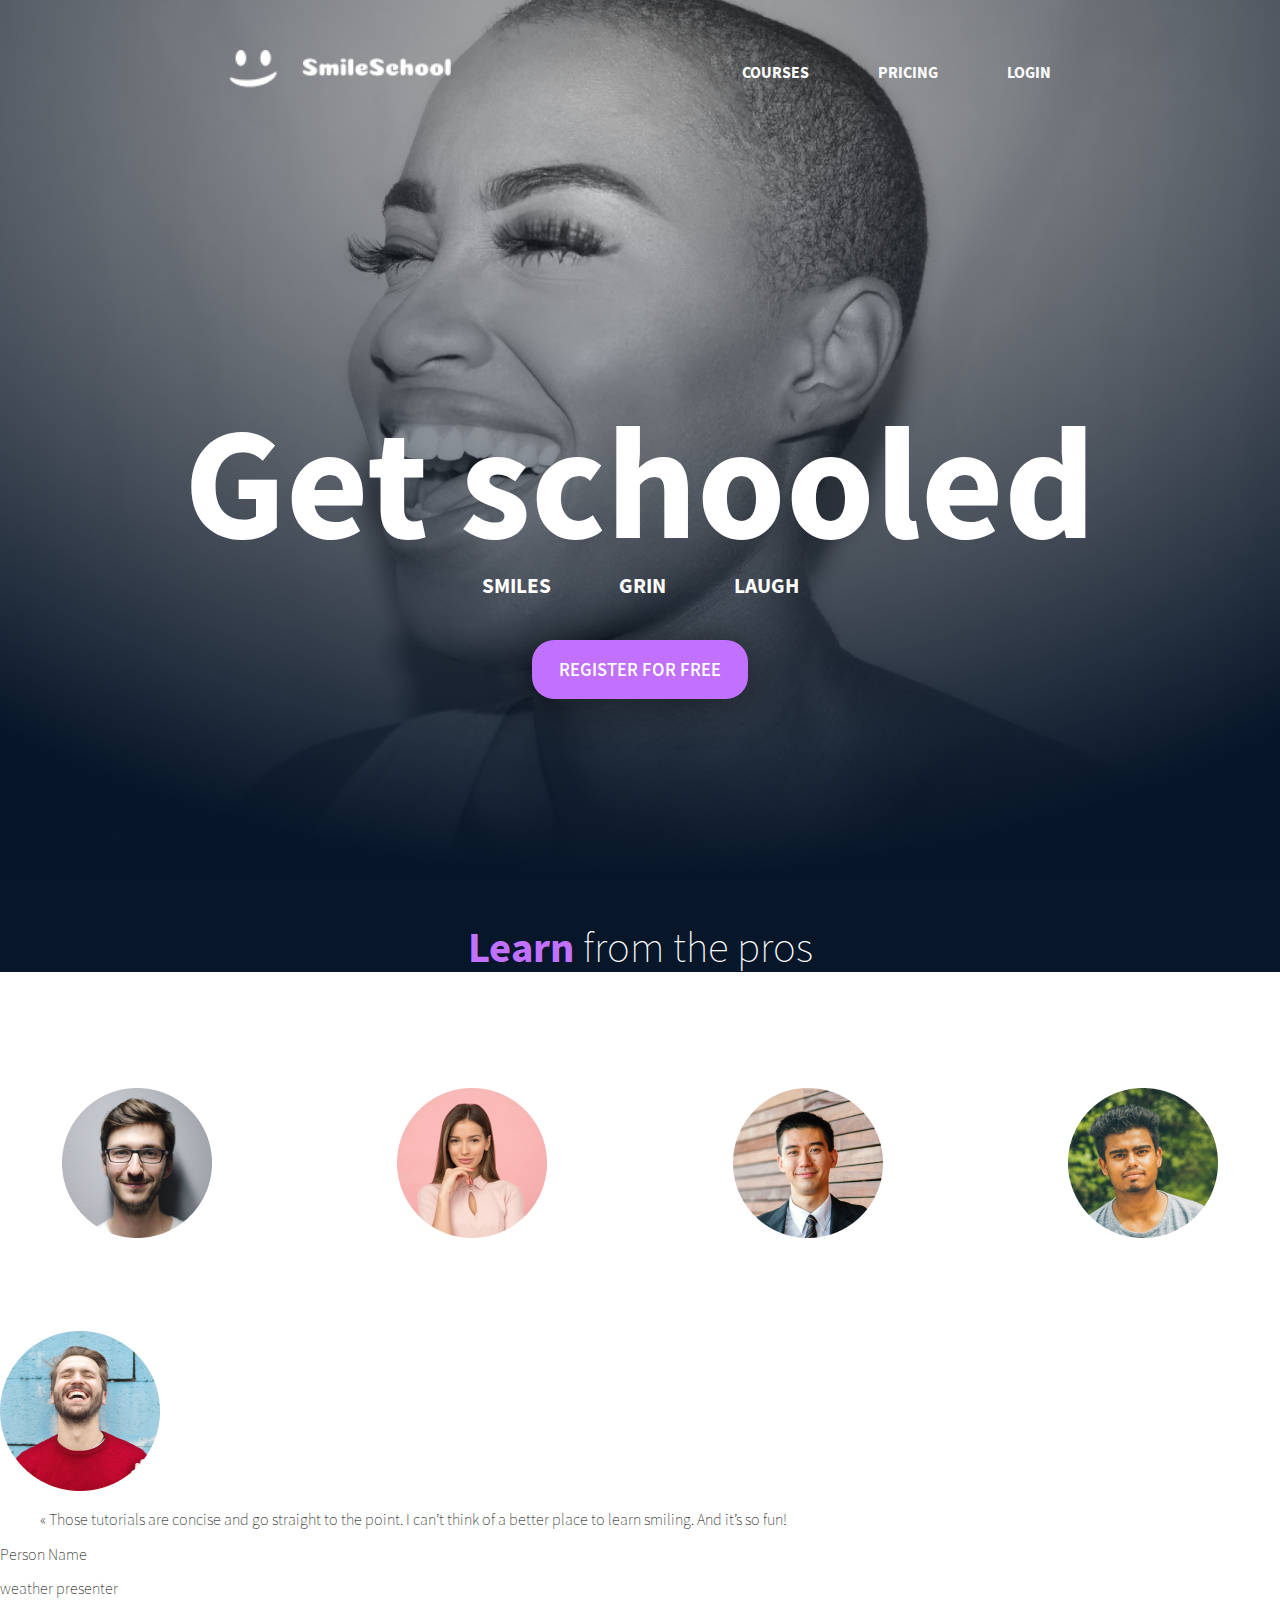
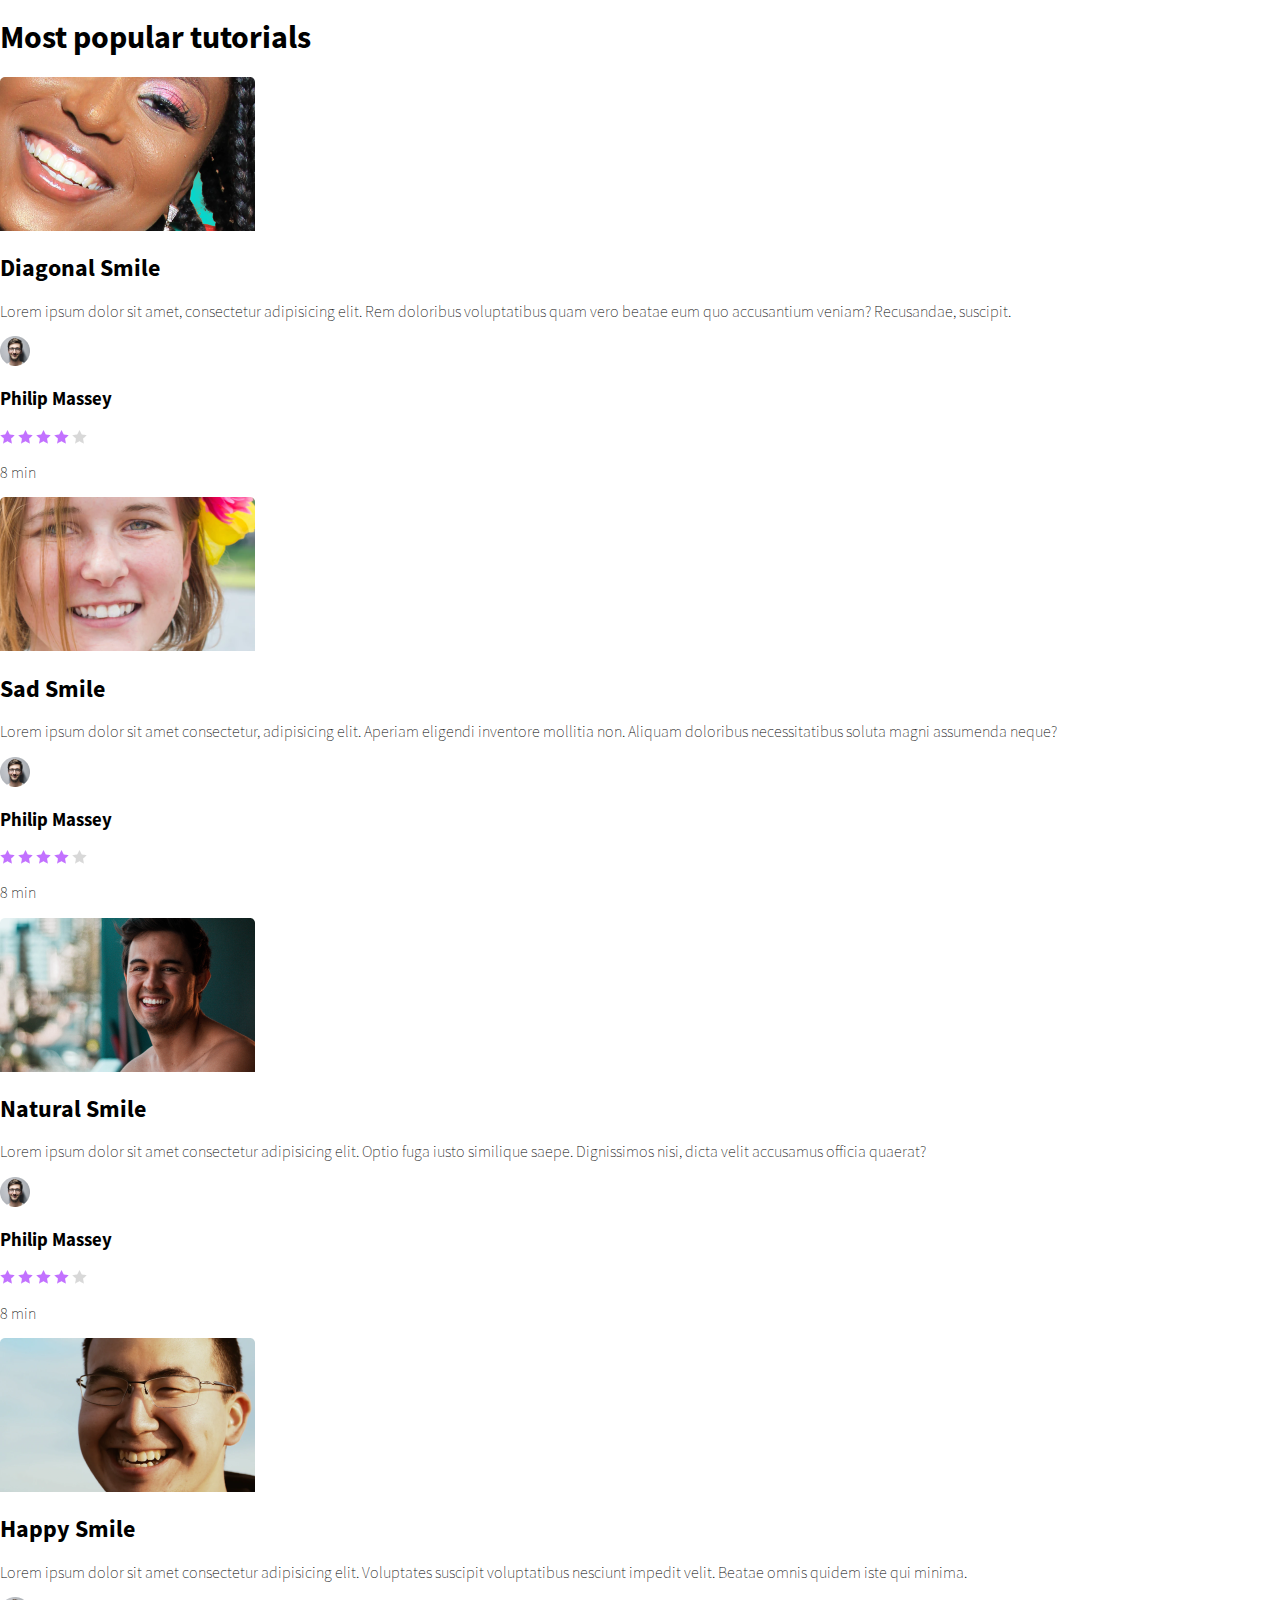
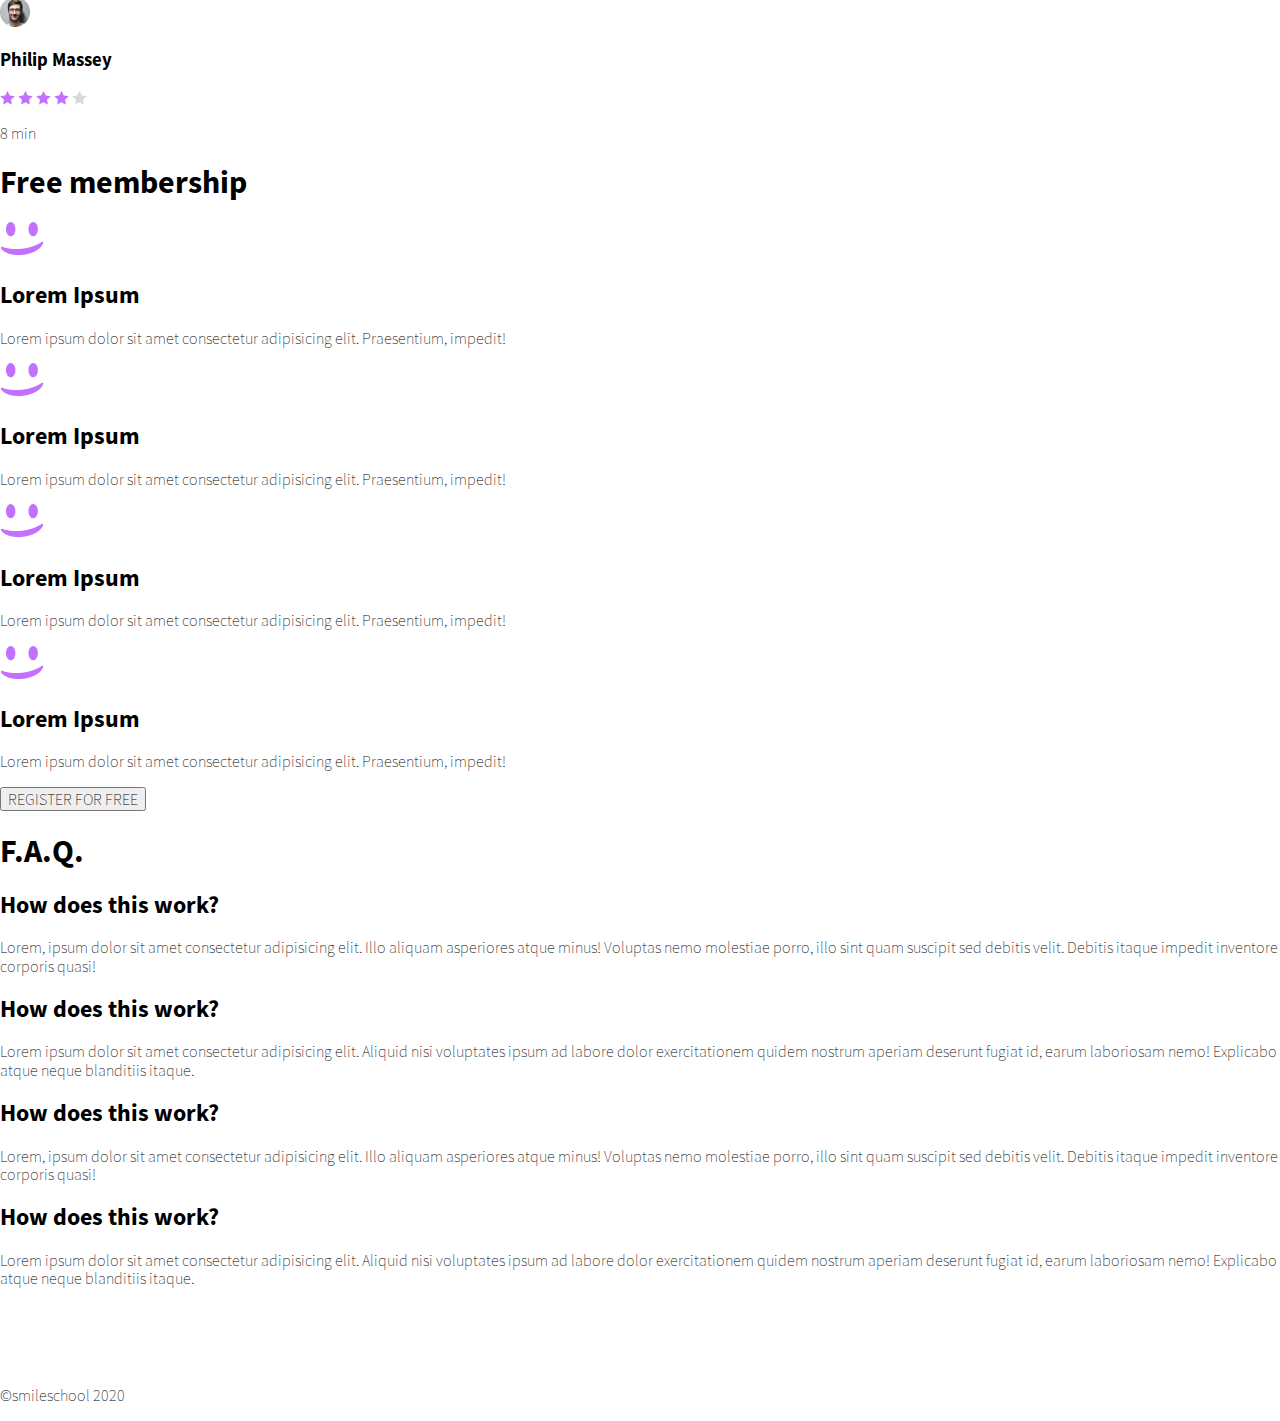
==== commit ac053340: "2 - Header and Banner" ====
--- a/css_advanced/index.html
+++ b/css_advanced/index.html
@@ -4,12 +4,16 @@
     <meta charset="UTF-8" />
     <meta name="viewport" content="width=device-width, initial-scale=1.0" />
     <title>School Page</title>
+    <link rel="stylesheet" href="./normalize.css" />
     <link rel="stylesheet" href="./styles.css" />
   </head>
   <body>
+    <!-- Header -->
     <header>
-      <div>
-        <a href="#"><img src="./logo.png" alt="School Page's logo" /></a>
+      <div class="header-container">
+        <a class="logo" href="#"
+          ><img src="./logo.png" alt="School Page's logo"
+        /></a>
         <nav>
           <ul>
             <li><a href="#">Courses</a></li>
@@ -20,38 +24,41 @@
       </div>
     </header>
     <main>
-      <section>
-        <div>
+      <!-- Intro section -->
+      <section class="intro">
+        <div class="catchphrases">
           <h1>Get schooled</h1>
-          <p>Smiles Grin Laugh</p>
-          <button>Register for free</button>
-        </div>
-        <div>
-          <h2>Learn from the pros</h2>
-          <div>
-            <div>
+          <p class="catchwords">Smiles Grin Laugh</p>
+          <button class="register">Register for free</button>
+        </div>
+        <div class="pros-intro">
+          <h2><span class="catchphrase-emphasis">Learn</span> from the pros</h2>
+          <div class="pros">
+            <div class="pro">
               <img src="./pro1.png" alt="" />
               <h3>Philip Massey</h3>
-              <p>« Smile of the year » 2018 - 2019</p>
-            </div>
-            <div>
+              <p>« Smile of the year »<br />2018 - 2019</p>
+            </div>
+            <div class="pro">
               <img src="./pro2.png" alt="" />
               <h3>Nannie Lawrence</h3>
-              <p>Best « little smile » 2017</p>
-            </div>
-            <div>
+              <p>Best « little smile »<br />2017</p>
+            </div>
+            <div class="pro">
               <img src="./pro3.png" alt="" />
               <h3>Bruce Walters</h3>
-              <p>Best « Friend Smile » live performance 2019</p>
-            </div>
-            <div>
+              <p>Best « Friend Smile »<br />live performance 2019</p>
+            </div>
+            <div class="pro">
               <img src="./pro4.png" alt="" />
               <h3>Henry Hughes</h3>
-              <p>« 24h smiles » winner 2016 - 2019</p>
-            </div>
-          </div>
-        </div>
-      </section>
+              <p>« 24h smiles » winner<br />2016 - 2019</p>
+            </div>
+          </div>
+        </div>
+      </section>
+      <!-- /Get Schooled section -->
+
       <section>
         <div>
           <img src="./quote_avatar.png" alt="" />
--- a/css_advanced/styles.css
+++ b/css_advanced/styles.css
@@ -0,0 +1,168 @@
+:root {
+  --general-font-family: 'Source Sans Pro';
+
+  --nav-link-color: white;
+
+  --catchphrase-emphasis-color: #c271ff;
+}
+
+@font-face {
+  font-family: 'Source Sans Pro';
+  src: url(assets/SourceSansPro-Regular.otf) format('opentype');
+  font-style: normal;
+}
+
+@font-face {
+  font-family: 'Source Sans Pro';
+  src: url(assets/SourceSansPro-Bold.otf) format('opentype');
+  font-weight: bold;
+}
+
+@font-face {
+  font-family: 'Source Sans Pro';
+  src: url(assets/SourceSansPro-It.otf) format('opentype');
+  font-weight: normal;
+  font-style: italic;
+}
+
+@font-face {
+  font-family: 'Source Sans Pro';
+  src: url(assets/SourceSansPro-ExtraLight.otf) format('opentype');
+  font-weight: lighter;
+}
+
+@font-face {
+  font-family: 'Source Sans Pro';
+  src: url(assets/SourceSansPro-Semibold.otf) format('opentype');
+  font-weight: 600;
+}
+
+@font-face {
+  font-family: 'Source Sans Pro';
+  src: url(assets/SourceSansPro-LightIt.otf) format('opentype');
+  font-style: italic;
+}
+
+body {
+  background-image: url(./assets/background.png);
+  background-repeat: no-repeat;
+  background-size: contain;
+  background-position: top center;
+  font-family: var(--general-font-family);
+}
+
+header {
+  margin-top: 35.02pt;
+}
+
+.header-container {
+  display: flex;
+  justify-content: space-between;
+  align-items: center;
+  padding: 0 171.59pt;
+}
+
+header a {
+  font-size: 12pt;
+}
+
+.header-container .logo {
+  display: inline-block;
+}
+
+.header-container .logo img {
+  width: 167.02pt;
+}
+
+.header-container nav li:not(:first-child) {
+  margin-left: 52pt;
+}
+
+.header-container nav ul {
+  display: flex;
+  flex-direction: row;
+  justify-content: space-between;
+}
+
+nav li {
+  list-style: none;
+}
+
+.header-container li a {
+  color: var(--nav-link-color);
+  text-decoration: none;
+  font-weight: bold;
+  text-transform: uppercase;
+}
+
+.intro {
+  text-align: center;
+  color: white;
+  margin-top: 220pt;
+}
+
+.catchphrases h1 {
+  font-size: 120pt;
+  margin-bottom: 0;
+  margin-top: 0;
+}
+
+.catchwords {
+  font-size: 16pt;
+  text-transform: uppercase;
+  font-weight: bold;
+  word-spacing: 3em;
+  margin-top: 0;
+}
+
+.register {
+  background-color: #c271ff;
+  color: white;
+  font-weight: 600;
+  font-size: 14pt;
+  line-height: 18px;
+  text-transform: uppercase;
+  height: 44pt;
+  width: 162pt;
+  margin-top: 20px;
+  border: none;
+  border-radius: 22px;
+  filter: drop-shadow(0px 2px 20px rgba(0, 0, 0, 0.5));
+}
+
+.pros-intro {
+  margin-top: 168pt;
+}
+
+.pros-intro h2 {
+  font-family: 'Source Sans Pro';
+  font-weight: lighter;
+  font-size: 32pt;
+}
+
+.catchphrase-emphasis {
+  color: var(--catchphrase-emphasis-color);
+  font-weight: bold;
+}
+
+.pros {
+  margin-top: 87pt;
+  display: flex;
+  justify-content: center;
+}
+
+.pro:not(:first-child) {
+  margin-left: 139pt;
+}
+
+.pro h3 {
+  font-size: 18px;
+  margin: 0;
+  margin-top: 10pt;
+}
+
+.pro h3 + p {
+  font-size: 16px;
+  font-style: italic;
+  margin-top: 2pt;
+}
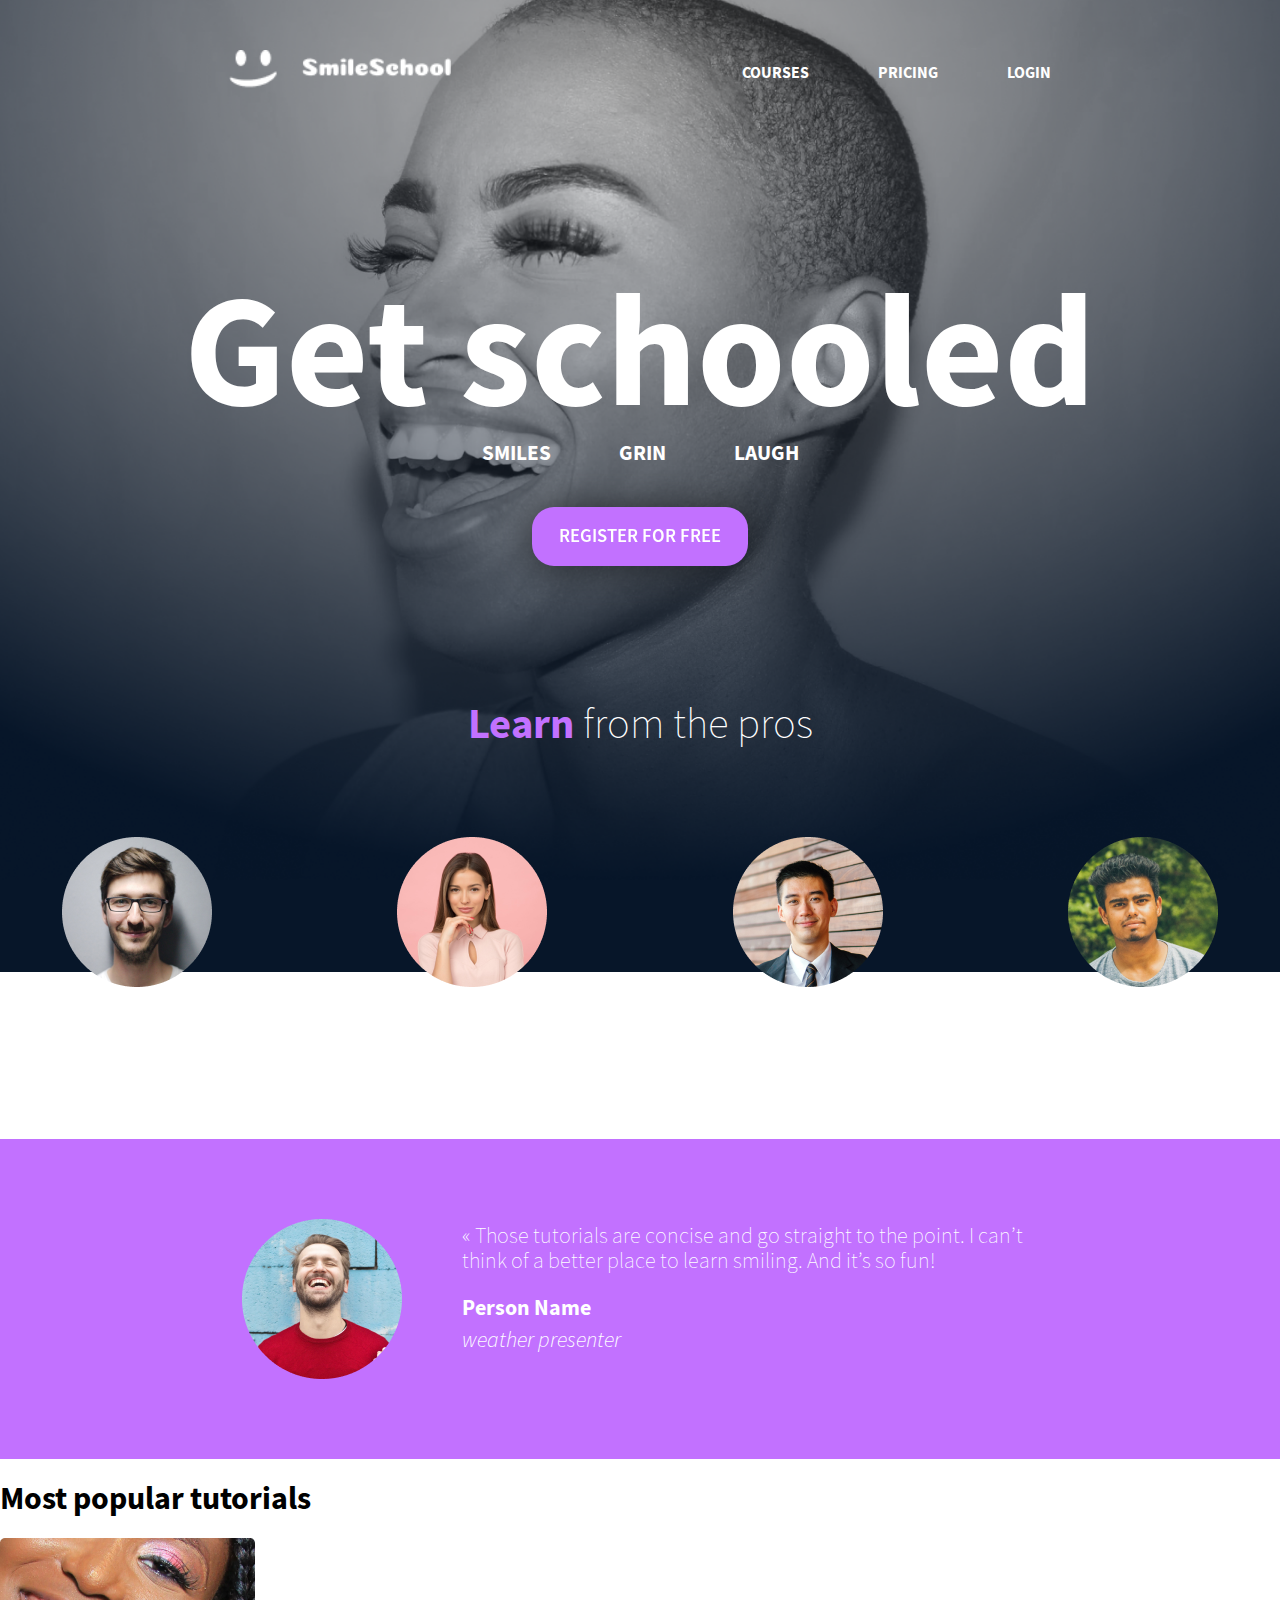
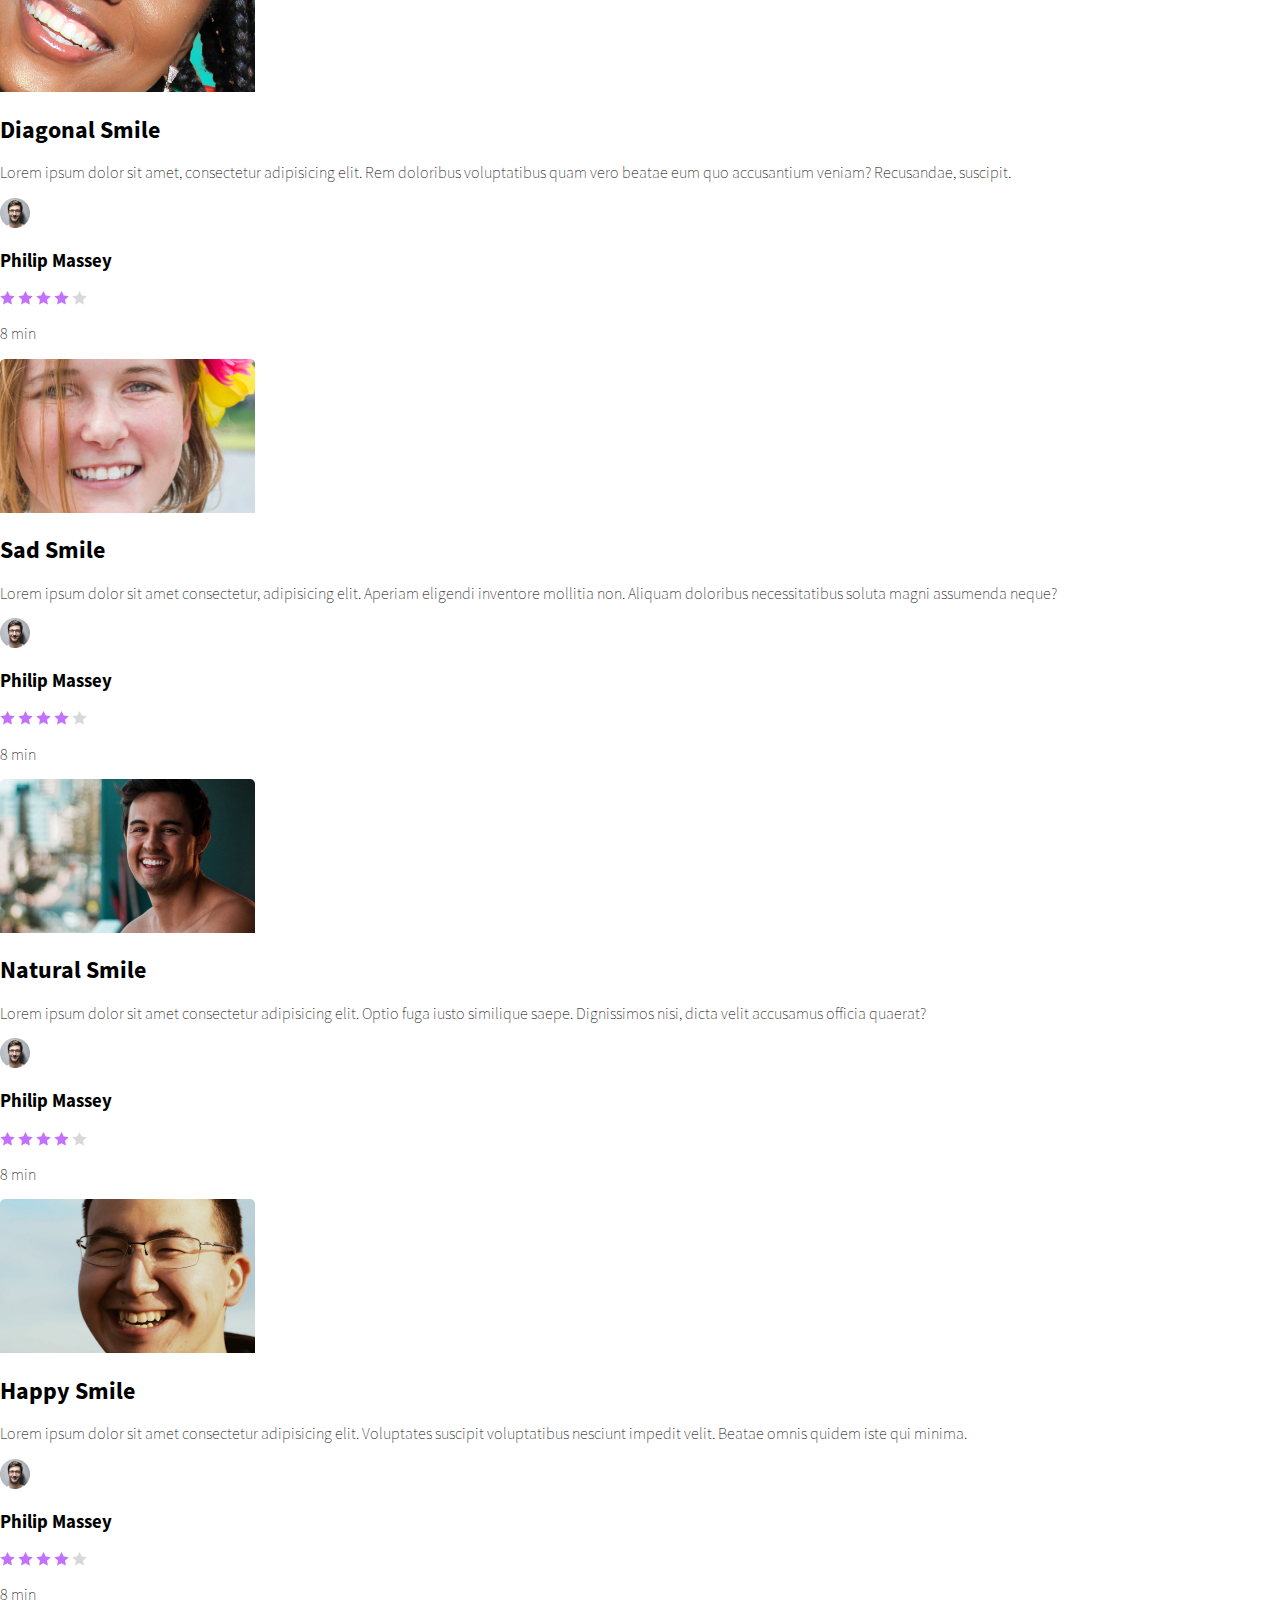
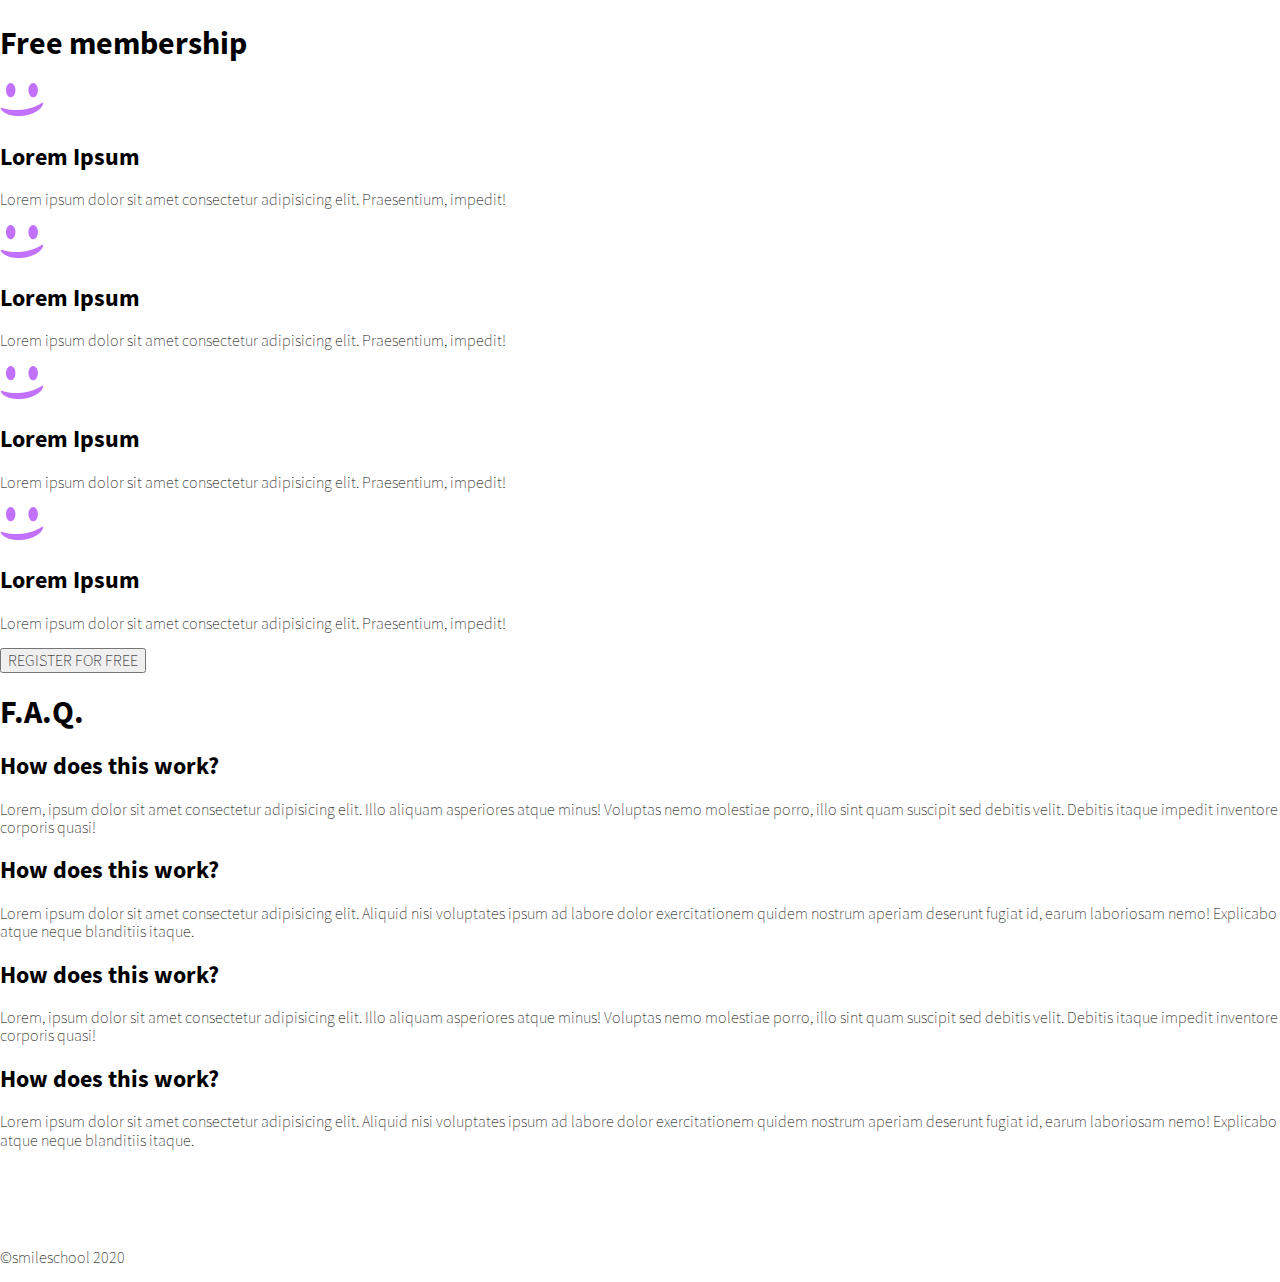
==== commit bf7a3930: "3 - Quotes" ====
--- a/css_advanced/index.html
+++ b/css_advanced/index.html
@@ -57,10 +57,10 @@
           </div>
         </div>
       </section>
-      <!-- /Get Schooled section -->
-
-      <section>
-        <div>
+      <!-- /Intro section -->
+      <!-- Quotes section -->
+      <section class="quotes">
+        <div class="quotes-inner">
           <img src="./quote_avatar.png" alt="" />
           <div>
             <blockquote>
@@ -69,11 +69,12 @@
                 can’t think of a better place to learn smiling. And it’s so fun!
               </p>
             </blockquote>
-            <p>Person Name</p>
-            <p>weather presenter</p>
-          </div>
-        </div>
-      </section>
+            <p class="quote-author">Person Name</p>
+            <p class="quote-role">weather presenter</p>
+          </div>
+        </div>
+      </section>
+      <!-- /Quotes section -->
       <section>
         <h1>Most popular tutorials</h1>
         <div>
--- a/css_advanced/styles.css
+++ b/css_advanced/styles.css
@@ -1,9 +1,10 @@
 :root {
   --general-font-family: 'Source Sans Pro';
+  --general-secondary-color: #c271ff;
 
   --nav-link-color: white;
 
-  --catchphrase-emphasis-color: #c271ff;
+  --catchphrase-emphasis-color: var(--general-secondary-color);
 }
 
 @font-face {
@@ -46,11 +47,12 @@
 body {
   background-image: url(./assets/background.png);
   background-repeat: no-repeat;
-  background-size: contain;
+  background-size: 100%;
   background-position: top center;
   font-family: var(--general-font-family);
 }
 
+/* HEADER */
 header {
   margin-top: 35.02pt;
 }
@@ -98,7 +100,7 @@
 .intro {
   text-align: center;
   color: white;
-  margin-top: 220pt;
+  margin-top: 120pt;
 }
 
 .catchphrases h1 {
@@ -130,8 +132,9 @@
   filter: drop-shadow(0px 2px 20px rgba(0, 0, 0, 0.5));
 }
 
+/* PROS */
 .pros-intro {
-  margin-top: 168pt;
+  margin-top: 100pt;
 }
 
 .pros-intro h2 {
@@ -146,7 +149,7 @@
 }
 
 .pros {
-  margin-top: 87pt;
+  margin-top: 67pt;
   display: flex;
   justify-content: center;
 }
@@ -166,3 +169,45 @@
   font-style: italic;
   margin-top: 2pt;
 }
+
+/* QUOTES */
+.quotes {
+  background-color: var(--general-secondary-color);
+  color: white;
+  font-family: 'Source Sans Pro';
+  font-size: 22px;
+  margin-top: 44pt;
+}
+
+.quotes-inner {
+  display: flex;
+  justify-content: center;
+  align-items: center;
+  padding: 60pt 0;
+}
+
+.quotes-inner img {
+  margin-right: 45pt;
+}
+
+.quotes-inner div {
+  flex-basis: 45%;
+}
+
+.quotes-inner blockquote {
+  margin: 0;
+}
+
+.quotes-inner blockquote p {
+  margin-top: 0;
+}
+
+.quote-author {
+  font-weight: bold;
+  margin: 0;
+}
+
+.quote-role {
+  font-style: italic;
+  margin-top: 5pt;
+}
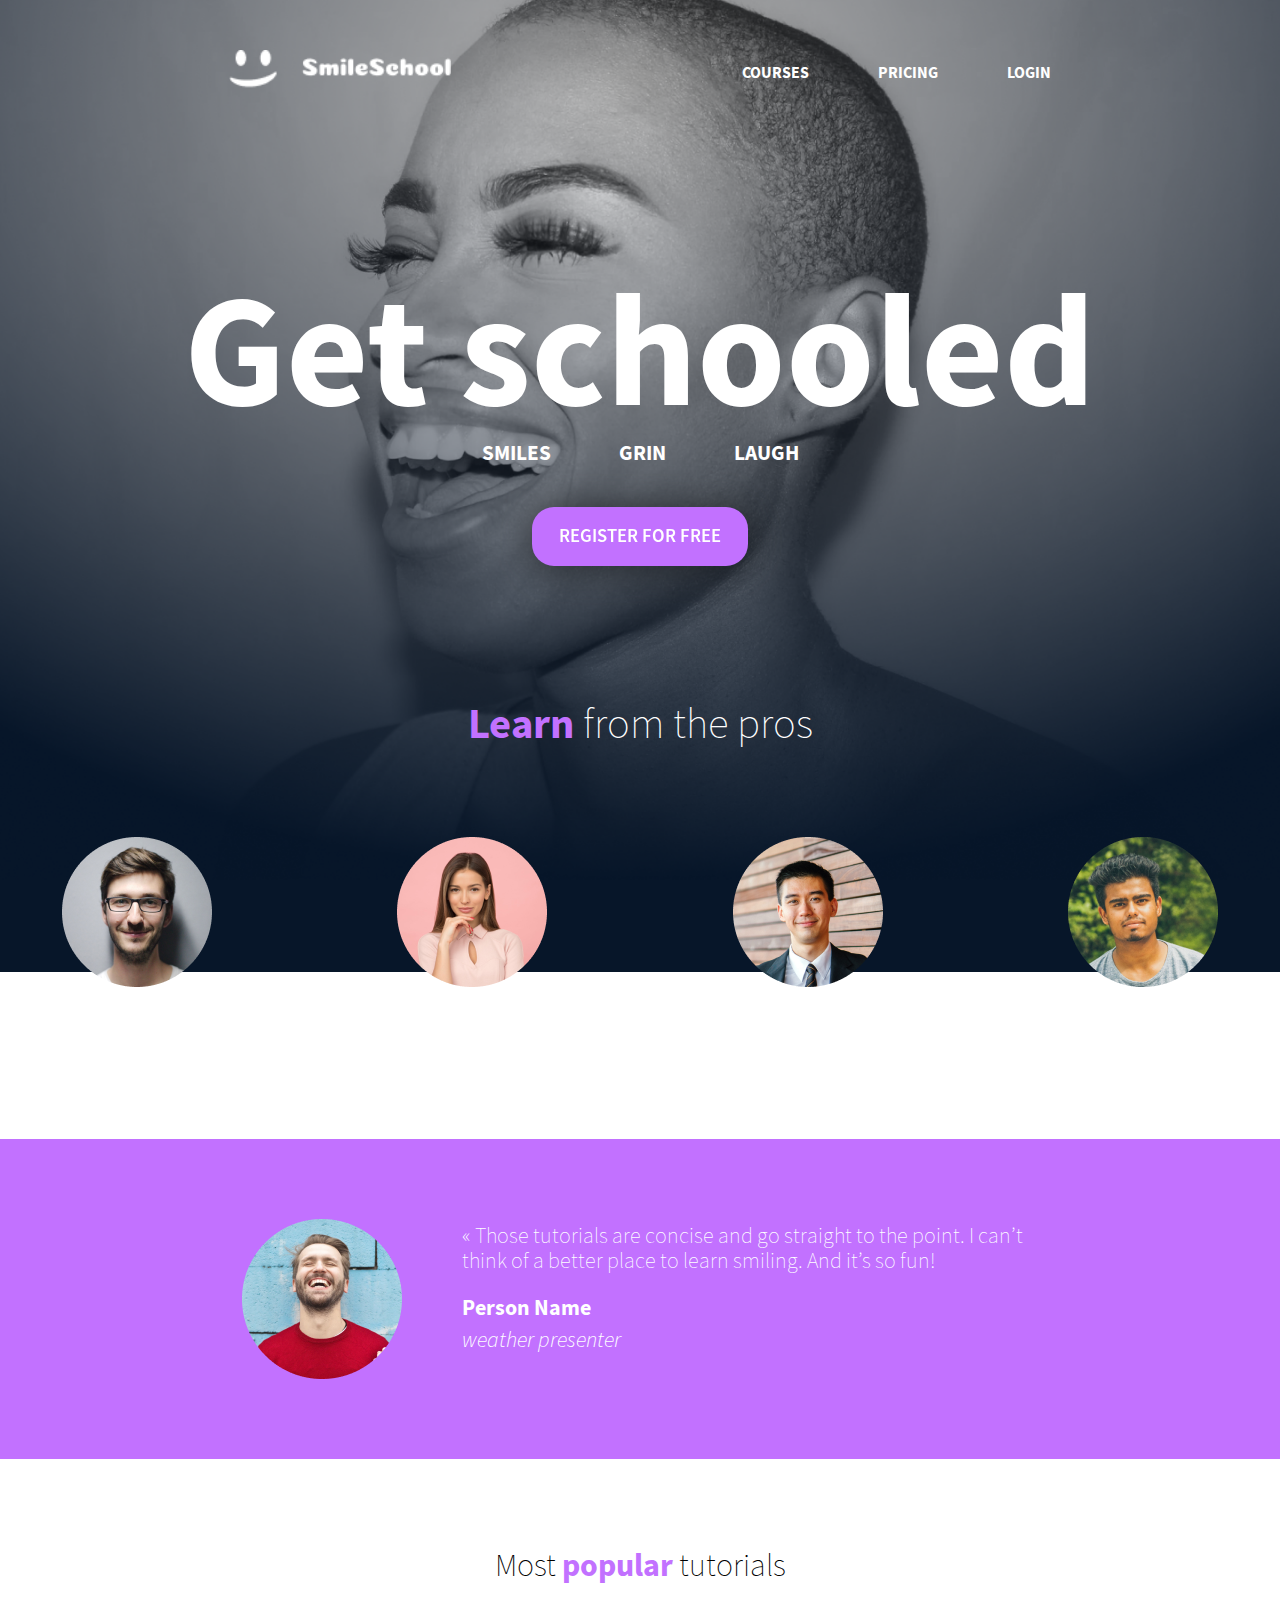
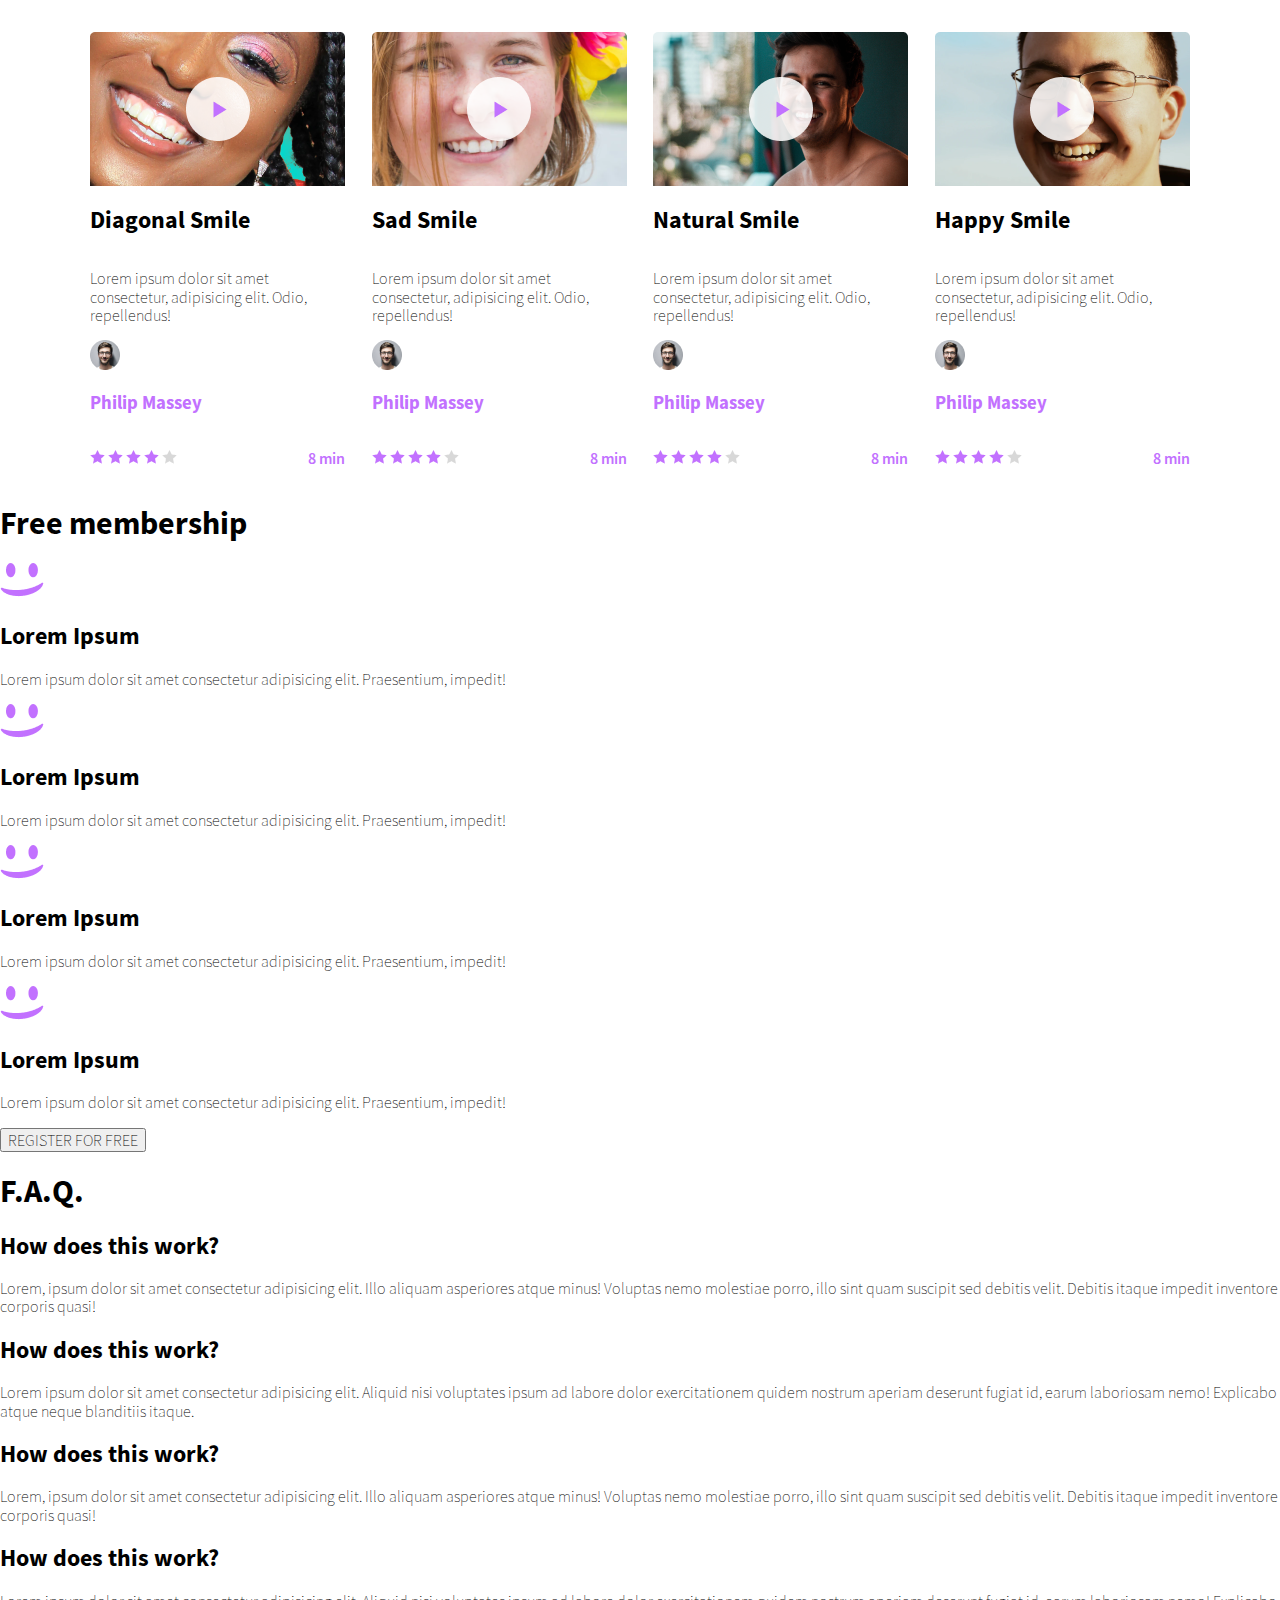
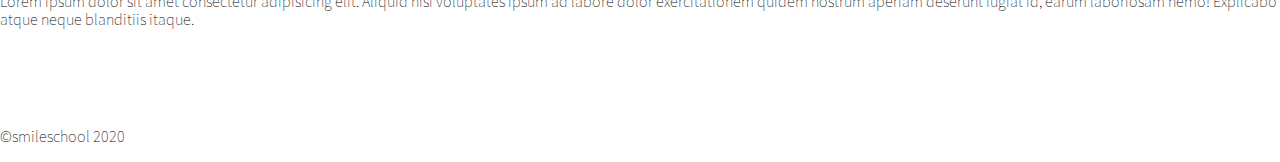
==== commit 3305ca7b: "4 - Videos list" ====
--- a/css_advanced/index.html
+++ b/css_advanced/index.html
@@ -75,103 +75,107 @@
         </div>
       </section>
       <!-- /Quotes section -->
-      <section>
-        <h1>Most popular tutorials</h1>
-        <div>
-          <div>
+      <!-- Tutorials section -->
+      <section class="tutorials">
+        <h1>
+          Most <span class="catchphrase-emphasis">popular</span> tutorials
+        </h1>
+        <div class="tutorials-grid">
+          <div class="tutorial">
             <img src="./video1.png" alt="Diagonal Smile video" />
+            <img class="play-button" src="./assets/play_button.png" alt="" />
             <h2>Diagonal Smile</h2>
             <p>
-              Lorem ipsum dolor sit amet, consectetur adipisicing elit. Rem
-              doloribus voluptatibus quam vero beatae eum quo accusantium
-              veniam? Recusandae, suscipit.
-            </p>
-            <div>
-              <img src="./video1_author.png" alt="" />
-              <h3>Philip Massey</h3>
-            </div>
-            <div>
-              <div>
-                <img src="./star_full.png" alt="" />
-                <img src="./star_full.png" alt="" />
-                <img src="./star_full.png" alt="" />
-                <img src="./star_full.png" alt="" />
-                <img src="./star_empty.png" alt="" />
-              </div>
-              <p>8 min</p>
-            </div>
-          </div>
-          <div>
+              Lorem ipsum dolor sit amet consectetur, adipisicing elit. Odio,
+              repellendus!
+            </p>
+            <div>
+              <img src="./video1_author.png" alt="" />
+              <h3>Philip Massey</h3>
+            </div>
+            <div class="rating-duration">
+              <div>
+                <img src="./star_full.png" alt="" />
+                <img src="./star_full.png" alt="" />
+                <img src="./star_full.png" alt="" />
+                <img src="./star_full.png" alt="" />
+                <img src="./star_empty.png" alt="" />
+              </div>
+              <p class="duration">8 min</p>
+            </div>
+          </div>
+          <div class="tutorial">
             <img src="./video2.png" alt="" />
+            <img class="play-button" src="./assets/play_button.png" alt="" />
             <h2>Sad Smile</h2>
             <p>
-              Lorem ipsum dolor sit amet consectetur, adipisicing elit. Aperiam
-              eligendi inventore mollitia non. Aliquam doloribus necessitatibus
-              soluta magni assumenda neque?
-            </p>
-            <div>
-              <img src="./video1_author.png" alt="" />
-              <h3>Philip Massey</h3>
-            </div>
-            <div>
-              <div>
-                <img src="./star_full.png" alt="" />
-                <img src="./star_full.png" alt="" />
-                <img src="./star_full.png" alt="" />
-                <img src="./star_full.png" alt="" />
-                <img src="./star_empty.png" alt="" />
-              </div>
-              <p>8 min</p>
-            </div>
-          </div>
-          <div>
+              Lorem ipsum dolor sit amet consectetur, adipisicing elit. Odio,
+              repellendus!
+            </p>
+            <div>
+              <img src="./video1_author.png" alt="" />
+              <h3>Philip Massey</h3>
+            </div>
+            <div class="rating-duration">
+              <div>
+                <img src="./star_full.png" alt="" />
+                <img src="./star_full.png" alt="" />
+                <img src="./star_full.png" alt="" />
+                <img src="./star_full.png" alt="" />
+                <img src="./star_empty.png" alt="" />
+              </div>
+              <p class="duration">8 min</p>
+            </div>
+          </div>
+          <div class="tutorial">
             <img src="./video3.png" alt="" />
+            <img class="play-button" src="./assets/play_button.png" alt="" />
             <h2>Natural Smile</h2>
             <p>
-              Lorem ipsum dolor sit amet consectetur adipisicing elit. Optio
-              fuga iusto similique saepe. Dignissimos nisi, dicta velit
-              accusamus officia quaerat?
-            </p>
-            <div>
-              <img src="./video1_author.png" alt="" />
-              <h3>Philip Massey</h3>
-            </div>
-            <div>
-              <div>
-                <img src="./star_full.png" alt="" />
-                <img src="./star_full.png" alt="" />
-                <img src="./star_full.png" alt="" />
-                <img src="./star_full.png" alt="" />
-                <img src="./star_empty.png" alt="" />
-              </div>
-              <p>8 min</p>
-            </div>
-          </div>
-          <div>
+              Lorem ipsum dolor sit amet consectetur, adipisicing elit. Odio,
+              repellendus!
+            </p>
+            <div>
+              <img src="./video1_author.png" alt="" />
+              <h3>Philip Massey</h3>
+            </div>
+            <div class="rating-duration">
+              <div>
+                <img src="./star_full.png" alt="" />
+                <img src="./star_full.png" alt="" />
+                <img src="./star_full.png" alt="" />
+                <img src="./star_full.png" alt="" />
+                <img src="./star_empty.png" alt="" />
+              </div>
+              <p class="duration">8 min</p>
+            </div>
+          </div>
+          <div class="tutorial">
             <img src="./video4.png" alt="" />
+            <img class="play-button" src="./assets/play_button.png" alt="" />
             <h2>Happy Smile</h2>
             <p>
-              Lorem ipsum dolor sit amet consectetur adipisicing elit.
-              Voluptates suscipit voluptatibus nesciunt impedit velit. Beatae
-              omnis quidem iste qui minima.
-            </p>
-            <div>
-              <img src="./video1_author.png" alt="" />
-              <h3>Philip Massey</h3>
-            </div>
-            <div>
-              <div>
-                <img src="./star_full.png" alt="" />
-                <img src="./star_full.png" alt="" />
-                <img src="./star_full.png" alt="" />
-                <img src="./star_full.png" alt="" />
-                <img src="./star_empty.png" alt="" />
-              </div>
-              <p>8 min</p>
-            </div>
-          </div>
-        </div>
-      </section>
+              Lorem ipsum dolor sit amet consectetur, adipisicing elit. Odio,
+              repellendus!
+            </p>
+            <div>
+              <img src="./video1_author.png" alt="" />
+              <h3>Philip Massey</h3>
+            </div>
+            <div class="rating-duration">
+              <div>
+                <img src="./star_full.png" alt="" />
+                <img src="./star_full.png" alt="" />
+                <img src="./star_full.png" alt="" />
+                <img src="./star_full.png" alt="" />
+                <img src="./star_empty.png" alt="" />
+              </div>
+              <p class="duration">8 min</p>
+            </div>
+          </div>
+        </div>
+      </section>
+      <!-- /Tutorials section -->
       <section>
         <h1>Free membership</h1>
         <div>
--- a/css_advanced/styles.css
+++ b/css_advanced/styles.css
@@ -211,3 +211,59 @@
   font-style: italic;
   margin-top: 5pt;
 }
+
+/* TUTORIALS */
+.tutorials {
+  margin-top: 50pt;
+  display: flex;
+  flex-direction: column;
+  align-items: center;
+}
+
+.tutorials h1 {
+  font-weight: lighter;
+  font-size: 32px;
+}
+
+.tutorials-grid {
+  display: flex;
+  justify-content: center;
+  margin-top: 20pt;
+}
+
+.tutorial {
+  flex-basis: 18%;
+  display: flex;
+  flex-direction: column;
+  position: relative;
+}
+
+.tutorial:not(:first-child) {
+  margin-left: 20pt;
+}
+
+.tutorial h3 {
+  color: var(--general-secondary-color);
+}
+
+.tutorial + img {
+  width: 100%;
+}
+
+.play-button {
+  align-self: center;
+  position: absolute;
+  top: 10%;
+}
+
+.rating-duration {
+  display: flex;
+  align-items: center;
+  justify-content: space-between;
+}
+
+.tutorial .duration {
+  color: var(--general-secondary-color);
+  font-weight: 600;
+  display: inline-block;
+}
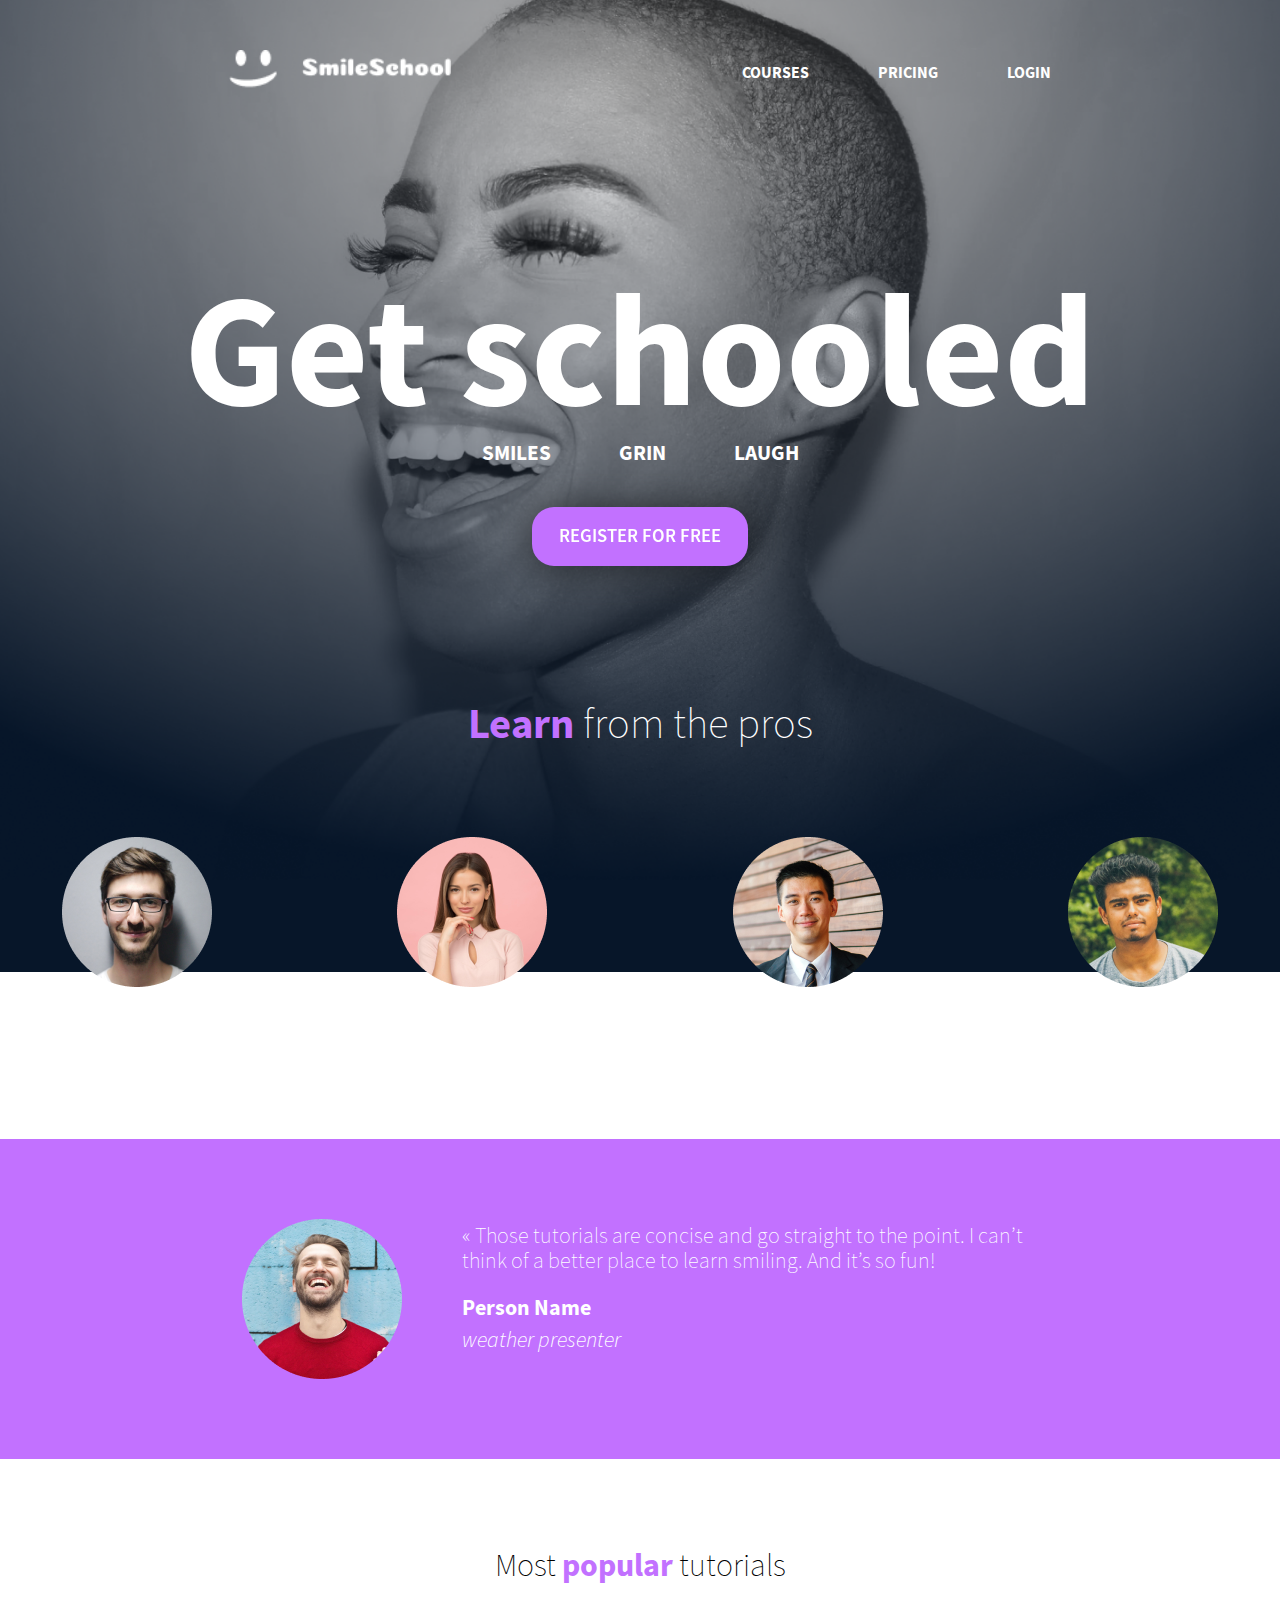
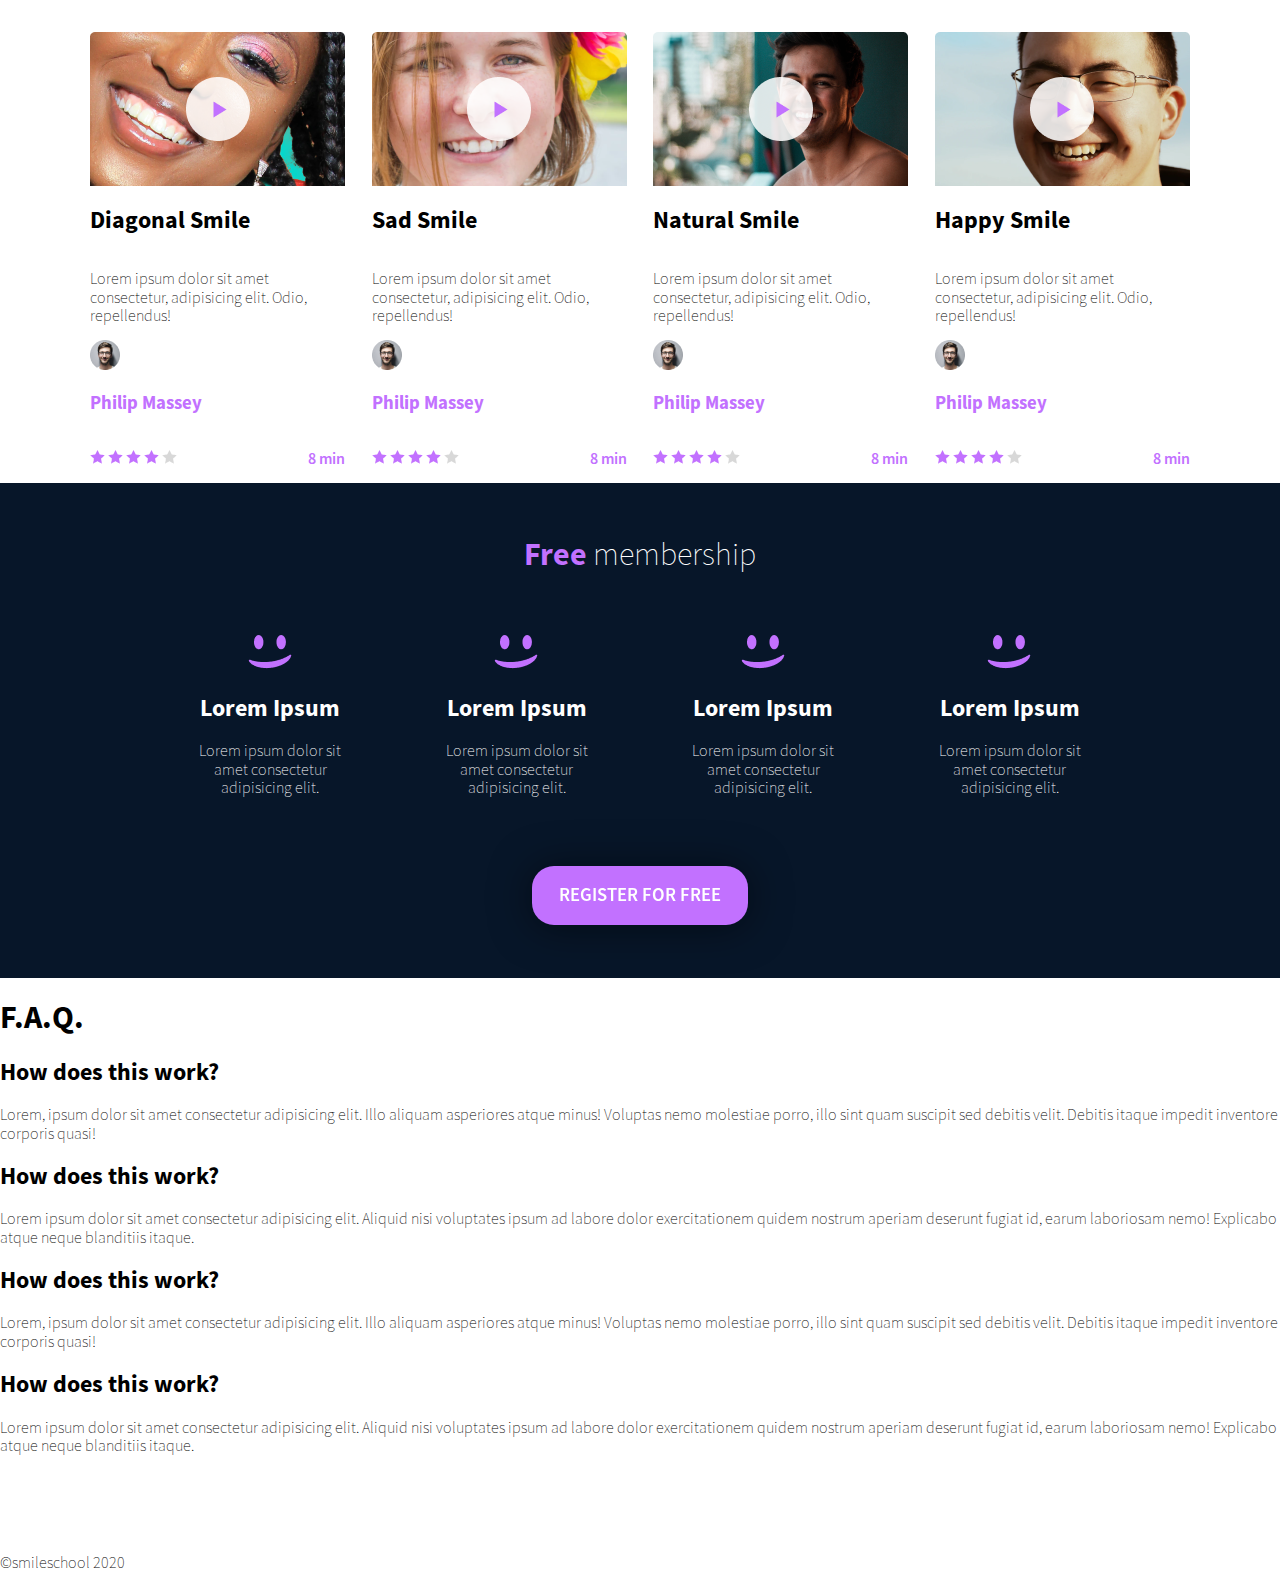
==== commit 7c913c43: "5 - Membership section" ====
--- a/css_advanced/index.html
+++ b/css_advanced/index.html
@@ -176,44 +176,34 @@
         </div>
       </section>
       <!-- /Tutorials section -->
-      <section>
-        <h1>Free membership</h1>
-        <div>
-          <div>
-            <img src="./membership_smile.png" alt="" />
-            <h2>Lorem Ipsum</h2>
-            <p>
-              Lorem ipsum dolor sit amet consectetur adipisicing elit.
-              Praesentium, impedit!
-            </p>
-          </div>
-          <div>
-            <img src="./membership_smile.png" alt="" />
-            <h2>Lorem Ipsum</h2>
-            <p>
-              Lorem ipsum dolor sit amet consectetur adipisicing elit.
-              Praesentium, impedit!
-            </p>
-          </div>
-          <div>
-            <img src="./membership_smile.png" alt="" />
-            <h2>Lorem Ipsum</h2>
-            <p>
-              Lorem ipsum dolor sit amet consectetur adipisicing elit.
-              Praesentium, impedit!
-            </p>
-          </div>
-          <div>
-            <img src="./membership_smile.png" alt="" />
-            <h2>Lorem Ipsum</h2>
-            <p>
-              Lorem ipsum dolor sit amet consectetur adipisicing elit.
-              Praesentium, impedit!
-            </p>
-          </div>
-        </div>
-        <button>REGISTER FOR FREE</button>
-      </section>
+      <!-- Membership section -->
+      <section class="membership">
+        <h1><span class="catchphrase-emphasis">Free</span> membership</h1>
+        <div class="members">
+          <div class="member">
+            <img src="./membership_smile.png" alt="" />
+            <h2>Lorem Ipsum</h2>
+            <p>Lorem ipsum dolor sit amet consectetur adipisicing elit.</p>
+          </div>
+          <div class="member">
+            <img src="./membership_smile.png" alt="" />
+            <h2>Lorem Ipsum</h2>
+            <p>Lorem ipsum dolor sit amet consectetur adipisicing elit.</p>
+          </div>
+          <div class="member">
+            <img src="./membership_smile.png" alt="" />
+            <h2>Lorem Ipsum</h2>
+            <p>Lorem ipsum dolor sit amet consectetur adipisicing elit.</p>
+          </div>
+          <div class="member">
+            <img src="./membership_smile.png" alt="" />
+            <h2>Lorem Ipsum</h2>
+            <p>Lorem ipsum dolor sit amet consectetur adipisicing elit.</p>
+          </div>
+        </div>
+        <button class="register">REGISTER FOR FREE</button>
+      </section>
+      <!-- /Membership section -->
       <section>
         <h1>F.A.Q.</h1>
         <div class="faq-blocks-container">
--- a/css_advanced/styles.css
+++ b/css_advanced/styles.css
@@ -267,3 +267,36 @@
   font-weight: 600;
   display: inline-block;
 }
+
+/* MEMBERSHIP */
+.membership {
+  background-color: #071629;
+  color: white;
+  display: flex;
+  flex-direction: column;
+  align-items: center;
+}
+
+.membership h1 {
+  font-weight: lighter;
+  margin-top: 40pt;
+}
+
+.members {
+  display: flex;
+  justify-content: center;
+  margin-top: 30pt;
+}
+
+.member {
+  flex-basis: 13%;
+  text-align: center;
+}
+
+.member:not(:first-of-type) {
+  margin-left: 60pt;
+}
+
+.membership button {
+  margin: 40pt 0;
+}
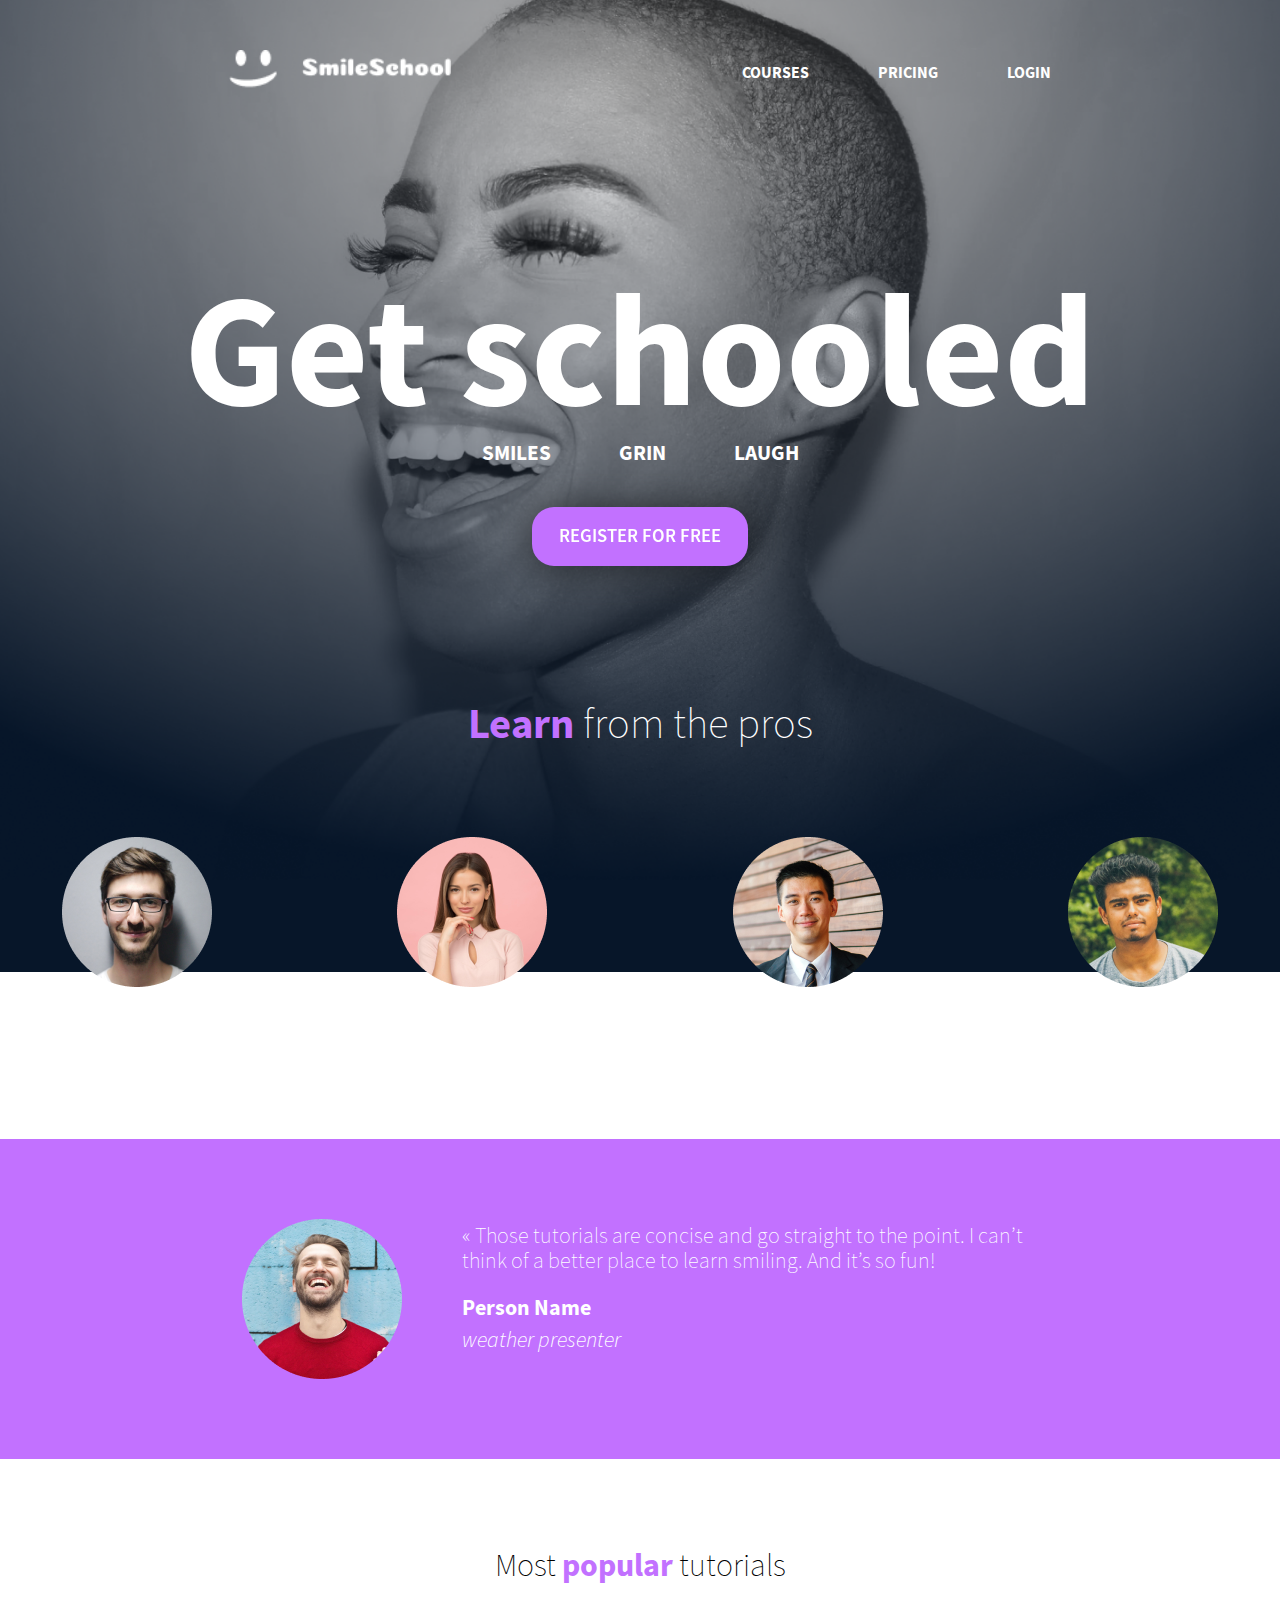
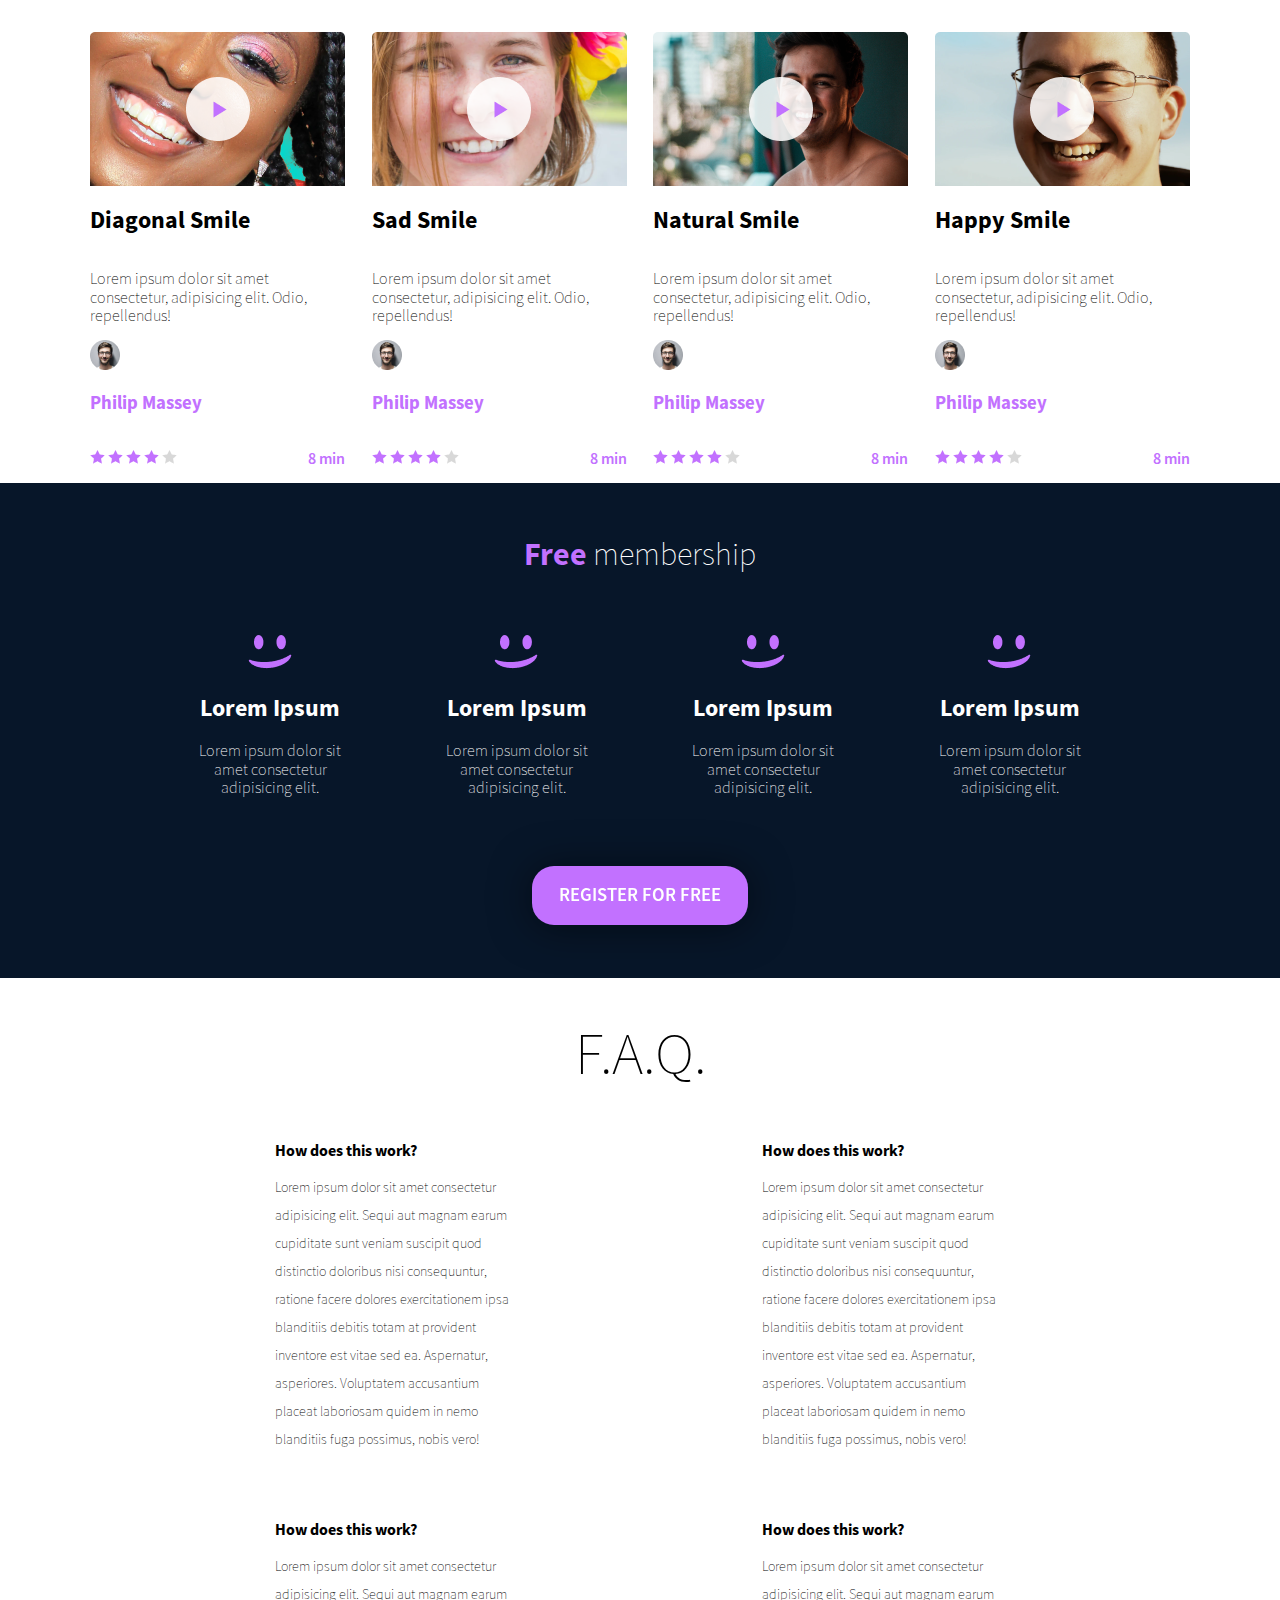
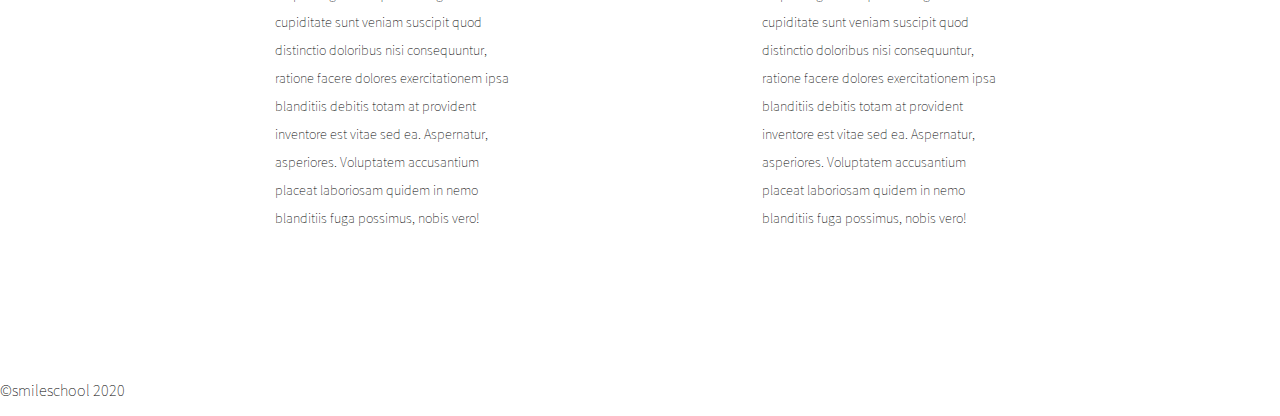
==== commit da9ca93a: "6 - FAQ section" ====
--- a/css_advanced/index.html
+++ b/css_advanced/index.html
@@ -204,26 +204,33 @@
         <button class="register">REGISTER FOR FREE</button>
       </section>
       <!-- /Membership section -->
-      <section>
+      <!-- FAQ section -->
+      <section class="faq">
         <h1>F.A.Q.</h1>
         <div class="faq-blocks-container">
           <div class="row">
             <div class="col item">
               <h2>How does this work?</h2>
               <p>
-                Lorem, ipsum dolor sit amet consectetur adipisicing elit. Illo
-                aliquam asperiores atque minus! Voluptas nemo molestiae porro,
-                illo sint quam suscipit sed debitis velit. Debitis itaque
-                impedit inventore corporis quasi!
-              </p>
-            </div>
-            <div class="col item">
-              <h2>How does this work?</h2>
-              <p>
-                Lorem ipsum dolor sit amet consectetur adipisicing elit. Aliquid
-                nisi voluptates ipsum ad labore dolor exercitationem quidem
-                nostrum aperiam deserunt fugiat id, earum laboriosam nemo!
-                Explicabo atque neque blanditiis itaque.
+                Lorem ipsum dolor sit amet consectetur adipisicing elit. Sequi
+                aut magnam earum cupiditate sunt veniam suscipit quod distinctio
+                doloribus nisi consequuntur, ratione facere dolores
+                exercitationem ipsa blanditiis debitis totam at provident
+                inventore est vitae sed ea. Aspernatur, asperiores. Voluptatem
+                accusantium placeat laboriosam quidem in nemo blanditiis fuga
+                possimus, nobis vero!
+              </p>
+            </div>
+            <div class="col item">
+              <h2>How does this work?</h2>
+              <p>
+                Lorem ipsum dolor sit amet consectetur adipisicing elit. Sequi
+                aut magnam earum cupiditate sunt veniam suscipit quod distinctio
+                doloribus nisi consequuntur, ratione facere dolores
+                exercitationem ipsa blanditiis debitis totam at provident
+                inventore est vitae sed ea. Aspernatur, asperiores. Voluptatem
+                accusantium placeat laboriosam quidem in nemo blanditiis fuga
+                possimus, nobis vero!
               </p>
             </div>
           </div>
@@ -231,24 +238,31 @@
             <div class="col item">
               <h2>How does this work?</h2>
               <p>
-                Lorem, ipsum dolor sit amet consectetur adipisicing elit. Illo
-                aliquam asperiores atque minus! Voluptas nemo molestiae porro,
-                illo sint quam suscipit sed debitis velit. Debitis itaque
-                impedit inventore corporis quasi!
-              </p>
-            </div>
-            <div class="col item">
-              <h2>How does this work?</h2>
-              <p>
-                Lorem ipsum dolor sit amet consectetur adipisicing elit. Aliquid
-                nisi voluptates ipsum ad labore dolor exercitationem quidem
-                nostrum aperiam deserunt fugiat id, earum laboriosam nemo!
-                Explicabo atque neque blanditiis itaque.
-              </p>
-            </div>
-          </div>
-        </div>
-      </section>
+                Lorem ipsum dolor sit amet consectetur adipisicing elit. Sequi
+                aut magnam earum cupiditate sunt veniam suscipit quod distinctio
+                doloribus nisi consequuntur, ratione facere dolores
+                exercitationem ipsa blanditiis debitis totam at provident
+                inventore est vitae sed ea. Aspernatur, asperiores. Voluptatem
+                accusantium placeat laboriosam quidem in nemo blanditiis fuga
+                possimus, nobis vero!
+              </p>
+            </div>
+            <div class="col item">
+              <h2>How does this work?</h2>
+              <p>
+                Lorem ipsum dolor sit amet consectetur adipisicing elit. Sequi
+                aut magnam earum cupiditate sunt veniam suscipit quod distinctio
+                doloribus nisi consequuntur, ratione facere dolores
+                exercitationem ipsa blanditiis debitis totam at provident
+                inventore est vitae sed ea. Aspernatur, asperiores. Voluptatem
+                accusantium placeat laboriosam quidem in nemo blanditiis fuga
+                possimus, nobis vero!
+              </p>
+            </div>
+          </div>
+        </div>
+      </section>
+      <!-- /FAQ section -->
     </main>
     <footer>
       <div class="footer-container">
--- a/css_advanced/styles.css
+++ b/css_advanced/styles.css
@@ -300,3 +300,40 @@
 .membership button {
   margin: 40pt 0;
 }
+
+/* FAQ */
+.faq {
+  display: flex;
+  flex-direction: column;
+  align-items: center;
+}
+
+.faq-blocks-container {
+  display: flex;
+  justify-content: center;
+}
+
+.row {
+  flex-basis: 38%;
+}
+
+.item {
+  width: 50%;
+  margin: 0 auto;
+}
+
+.faq h1 {
+  font-weight: lighter;
+  font-size: 60px;
+}
+
+.item h2 {
+  font-size: 16px;
+}
+
+.item p {
+  font-size: 14px;
+  font-weight: lighter;
+  line-height: 2;
+  margin-bottom: 50pt;
+}
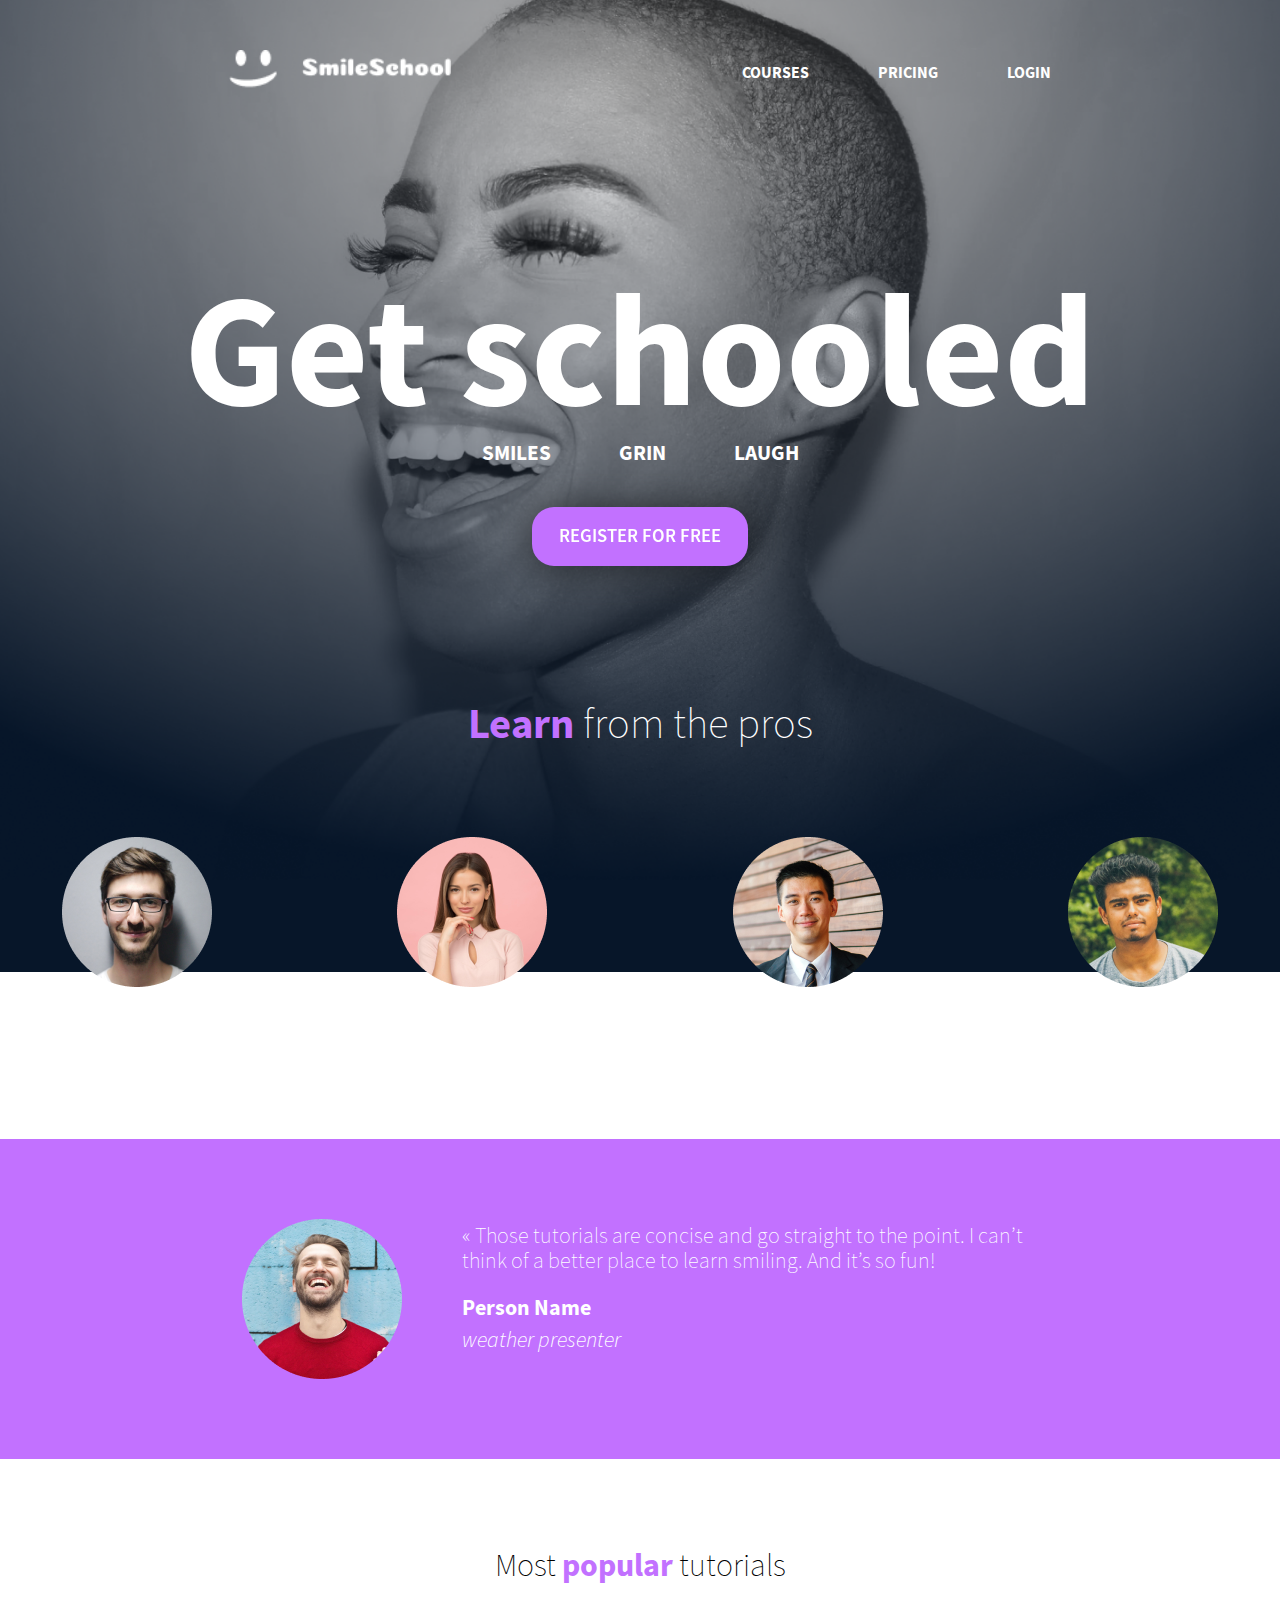
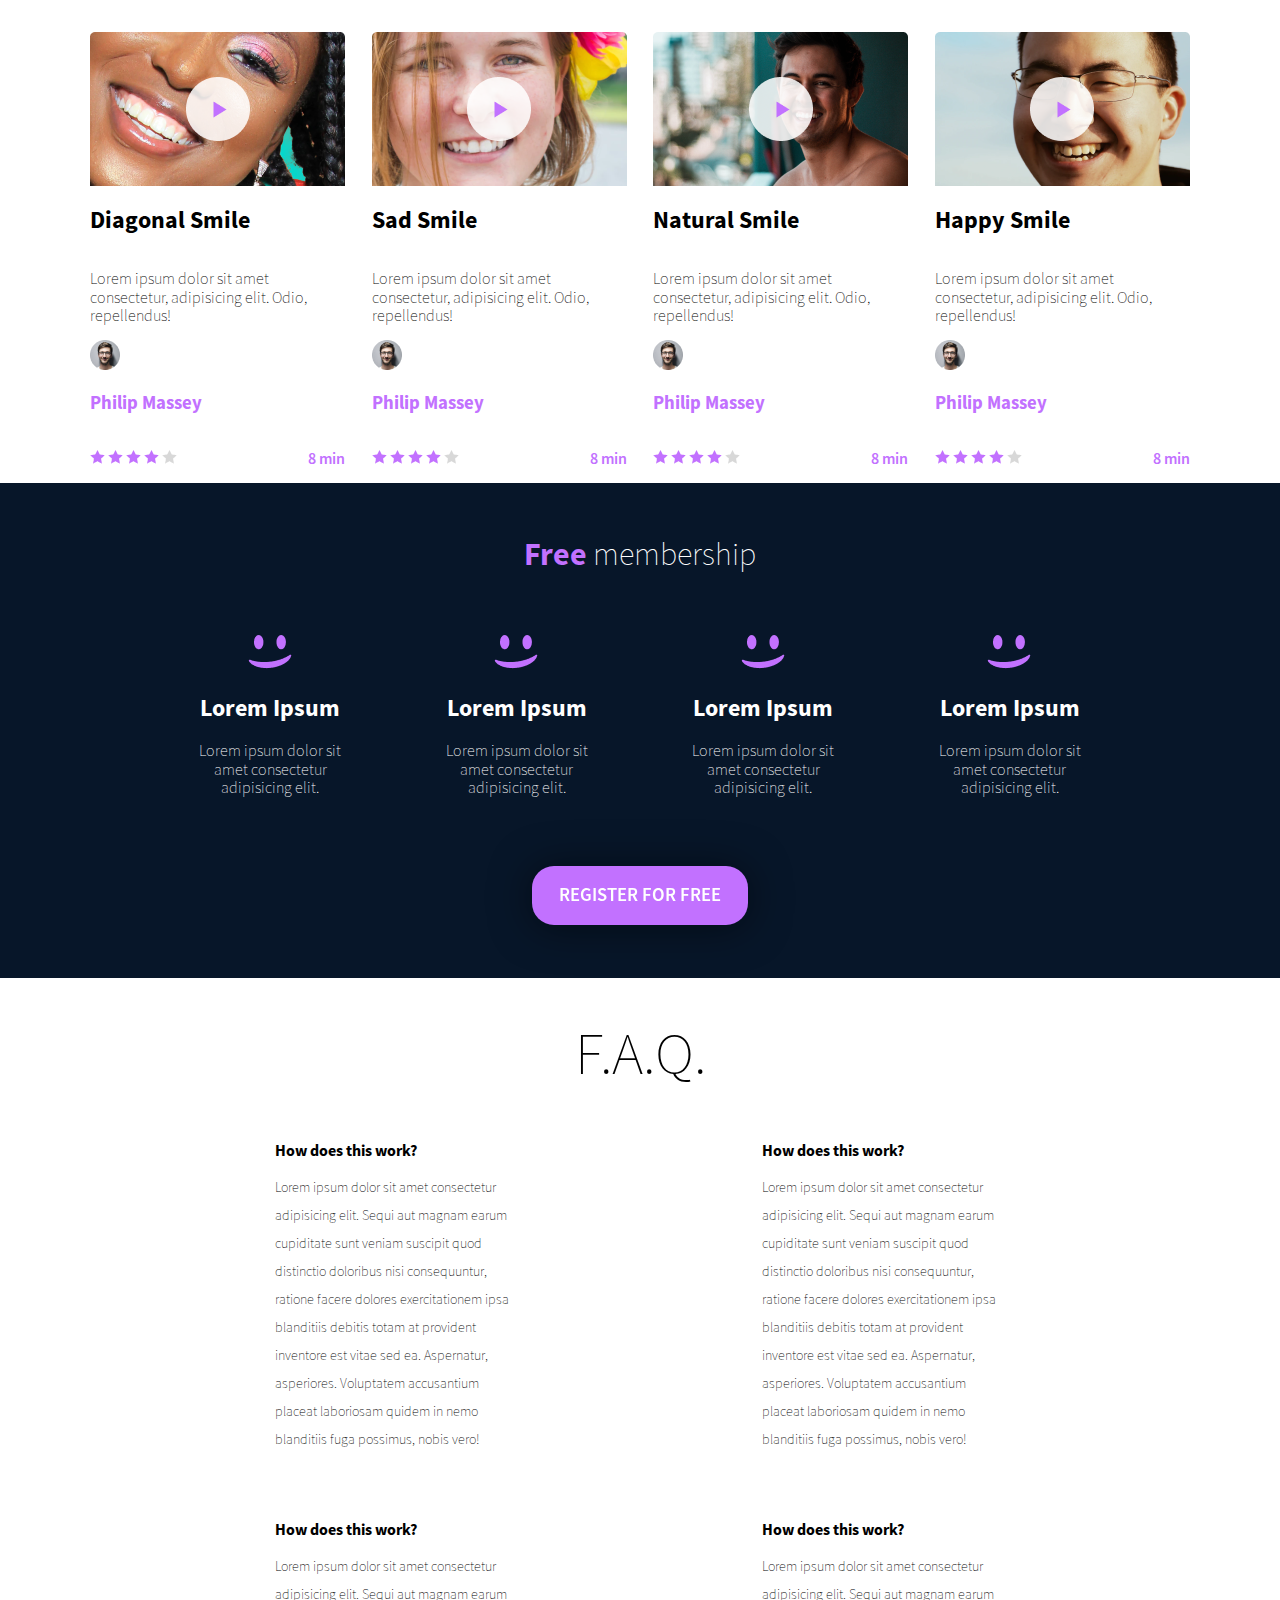
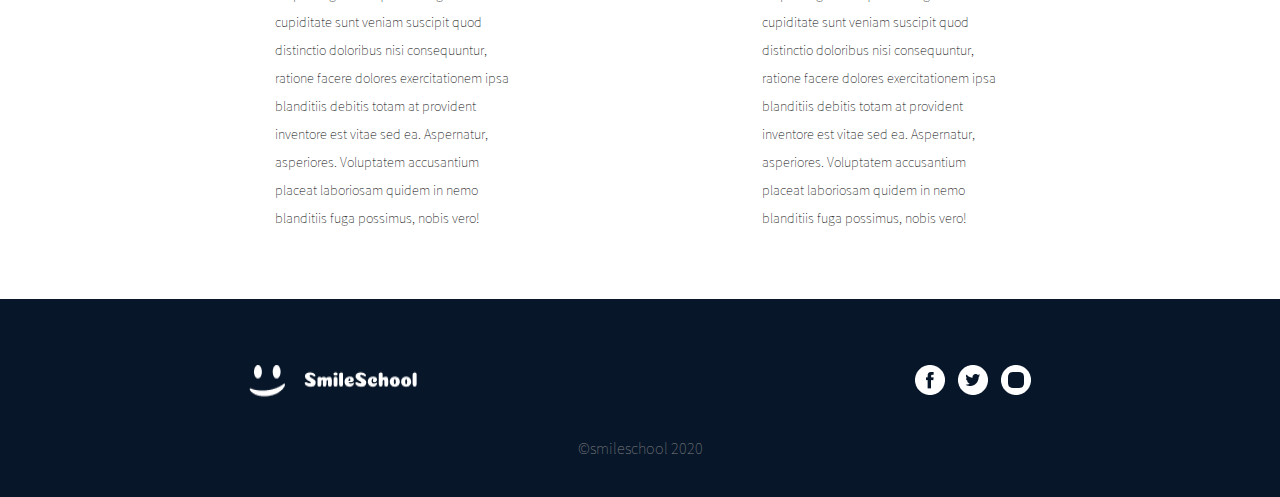
==== commit 9854e5fe: "7 - Footer" ====
--- a/css_advanced/index.html
+++ b/css_advanced/index.html
@@ -268,7 +268,7 @@
       <div class="footer-container">
         <div class="row">
           <img src="./logo.png" alt="" />
-          <div>
+          <div class="socials">
             <a href="#"><img src="./facebook.png" alt="" /></a>
             <a href="#"><img src="./twitter.png" alt="" /></a>
             <a href="#"><img src="./instagram.png" alt="" /></a>
--- a/css_advanced/styles.css
+++ b/css_advanced/styles.css
@@ -1,6 +1,7 @@
 :root {
   --general-font-family: 'Source Sans Pro';
   --general-secondary-color: #c271ff;
+  --general-dark-color: #071629;
 
   --nav-link-color: white;
 
@@ -270,7 +271,7 @@
 
 /* MEMBERSHIP */
 .membership {
-  background-color: #071629;
+  background-color: var(--general-dark-color);
   color: white;
   display: flex;
   flex-direction: column;
@@ -313,7 +314,7 @@
   justify-content: center;
 }
 
-.row {
+.faq .row {
   flex-basis: 38%;
 }
 
@@ -337,3 +338,29 @@
   line-height: 2;
   margin-bottom: 50pt;
 }
+
+/* FOOTER */
+footer {
+  background-color: var(--general-dark-color);
+}
+
+.footer-container {
+  padding-top: 50pt;
+}
+
+footer .row {
+  display: flex;
+  justify-content: space-around;
+}
+
+.socials a:not(:first-of-type) {
+  margin-left: 10px;
+}
+
+footer p {
+  color: gray;
+  font-weight: lighter;
+  text-align: center;
+  padding: 30pt 0;
+  margin: 0;
+}
